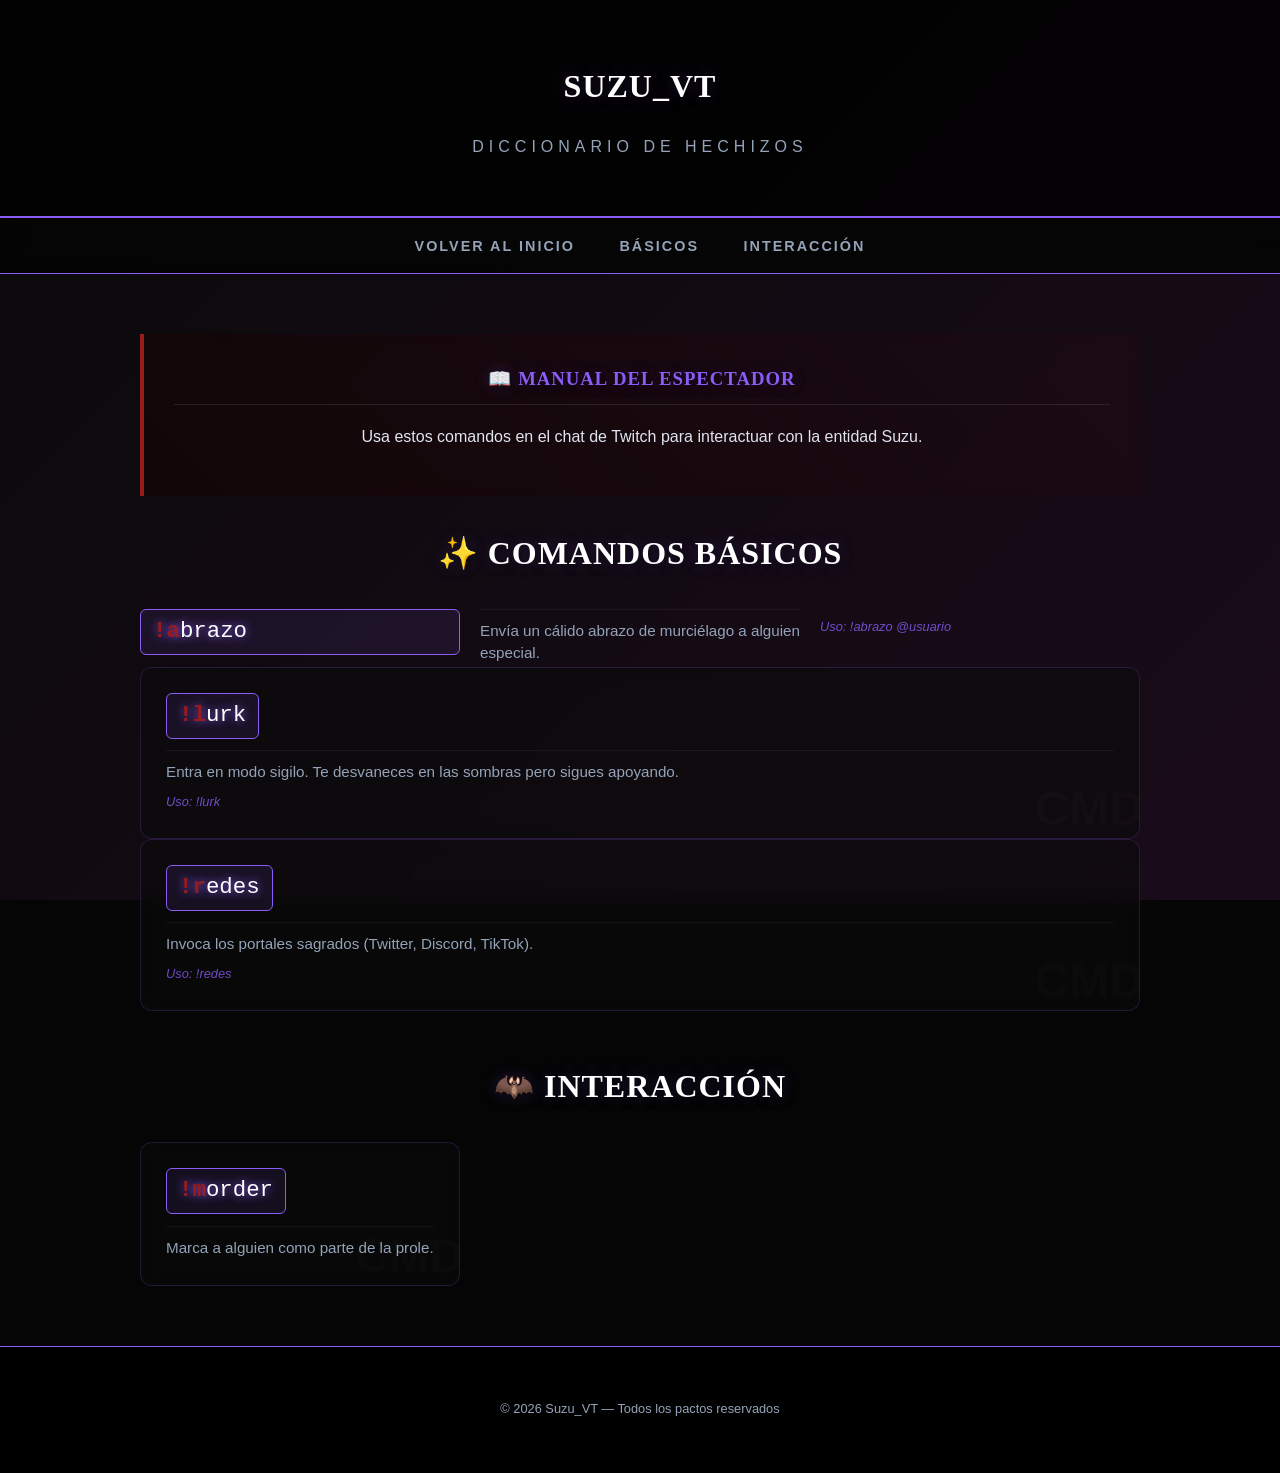
==== comandos/index.html @ e6e5dc91 "a" ====
<!DOCTYPE html>
<html lang="es">
<head>
  <meta charset="UTF-8">
  <meta name="viewport" content="width=device-width, initial-scale=1.0">
  <title>Suzu_VT | Wiki de Comandos</title>
  <link rel="stylesheet" href="../style.css">
</head>
<body>

<header>
  <h1>Suzu_VT</h1>
  <p style="letter-spacing: 5px; color: var(--text-muted);">DICCIONARIO DE HECHIZOS</p>
</header>

<nav>
  <a href="../index.html">VOLVER AL INICIO</a>
  <a href="#basicos">BÁSICOS</a>
  <a href="#interaccion">INTERACCIÓN</a>
</nav>

<main class="section">
  <div class="card card-lore">
    <h3>📖 MANUAL DEL ESPECTADOR</h3>
    <p>Usa estos comandos en el chat de Twitch para interactuar con la entidad Suzu.</p>
  </div>

  <section id="basicos">
    <h3 class="section-title">✨ COMANDOS BÁSICOS</h3>
    <div class="command-grid">
        <span class="command-name">!abrazo</span>
        <p class="command-desc">Envía un cálido abrazo de murciélago a alguien especial.</p>
        <span class="command-usage">Uso: !abrazo @usuario</span>
    </div>

    <div class="command-item highlight-purple">
        <span class="command-name">!lurk</span>
        <p class="command-desc">Entra en modo sigilo. Te desvaneces en las sombras pero sigues apoyando.</p>
        <span class="command-usage">Uso: !lurk</span>
    </div>

    <div class="command-item">
        <span class="command-name">!redes</span>
        <p class="command-desc">Invoca los portales sagrados (Twitter, Discord, TikTok).</p>
        <span class="command-usage">Uso: !redes</span>
    </div>
  </section>

  <section id="interaccion" style="margin-top: 50px;">
    <h3 class="section-title">🦇 INTERACCIÓN</h3>
    <div class="command-grid">
      <div class="command-item highlight-purple">
        <span class="command-name">!morder</span>
        <p class="command-desc">Marca a alguien como parte de la prole.</p>
      </div>
    </div>
  </section>
</main>

<footer>
  <p>© 2026 Suzu_VT — Todos los pactos reservados</p>
</footer>

<button id="btn-back-to-top" title="Volver al inicio">
  <svg viewBox="0 0 24 24" width="24" height="24"><path fill="currentColor" d="M7.41 15.41L12 10.83l4.59 4.58L18 14l-6-6-6 6z"></path></svg>
</button>

<script>
  // Lógica simple para el botón volver arriba
  const btn = document.getElementById("btn-back-to-top");
  window.onscroll = () => {
    btn.style.display = (window.scrollY > 400) ? "flex" : "none";
  };
  btn.onclick = () => window.scrollTo({top: 0, behavior: 'smooth'});
</script>

</body>
</html>
---- style.css ----
/* Paleta de colores y variables */
:root {
  --bg-dark: #050505;
  --bg-gradient: linear-gradient(135deg, #0a0a0a 0%, #1a0b1a 100%);
  --accent-purple: #8b5cf6;
  --accent-crimson: #991b1b;
  --text-main: #e2e8f0;
  --text-muted: #94a3b8;
  --border-glow: rgba(139, 92, 246, 0.3);
}

body {
  margin: 0;
  padding: 0;
  background: var(--bg-dark);
  background-image: var(--bg-gradient);
  background-attachment: fixed;
  color: var(--text-main);
  font-family: 'Segoe UI', Roboto, Helvetica, Arial, sans-serif;
  line-height: 1.6;
}

/* Tipografía elegante para títulos */
h1, h2, h3 {
  font-family: 'Georgia', serif;
  letter-spacing: 1px;
  text-transform: uppercase;
  color: #fff;
  text-shadow: 2px 2px 10px rgba(0, 0, 0, 0.8), 0 0 15px var(--border-glow);
}

/* Header & Navegación */
header {
  padding: 40px 20px;
  text-align: center;
  background: rgba(0, 0, 0, 0.8);
  border-bottom: 2px solid var(--accent-purple);
  box-shadow: 0 5px 20px rgba(0,0,0,0.5);
}

nav {
  position: sticky;
  top: 0;
  background: rgba(5, 5, 5, 0.9);
  backdrop-filter: blur(10px);
  padding: 15px;
  text-align: center;
  z-index: 1000;
  border-bottom: 1px solid var(--accent-purple);
}

nav a {
  color: var(--text-muted);
  margin: 0 20px;
  text-decoration: none;
  font-weight: bold;
  font-size: 0.9em;
  transition: all 0.4s ease;
  letter-spacing: 2px;
}

nav a:hover {
  color: var(--accent-purple);
  text-shadow: 0 0 8px var(--accent-purple);
}

/* Hero Section */
.hero {
  height: 60vh;
  display: flex;
  flex-direction: column;
  justify-content: center;
  align-items: center;
  text-align: center;
  padding: 20px;

  /* CAMBIOS CLAVE AQUÍ: */
  background-image: 
    linear-gradient(to bottom, rgba(0,0,0,0.3), var(--bg-dark)), 
    url('rsc/SuzuView.png'); 
  
  background-size: cover;      /* Obligatorio para que la foto no se estire */
  background-position: center;   /* Centra el rostro/arte de Suzu */
  background-repeat: no-repeat;
}

.hero h2 {
  font-size: 3.5rem;
  margin-bottom: 10px;
  color: var(--accent-purple);
}

/* Tarjetas Estilo Gótico/Cristal */
.section {
  scroll-margin-top: 80px;
  padding: 60px 20px;
  max-width: 1000px;
  margin: auto;
}

.card {
  background: rgba(15, 15, 15, 0.7);
  padding: 30px;
  border-left: 4px solid var(--accent-purple);
  margin-bottom: 30px;
  transition: transform 0.3s ease, box-shadow 0.3s ease;
  backdrop-filter: blur(5px);
  position: relative;
  overflow: hidden;
}

.card::before {
  content: "";
  position: absolute;
  top: 0; left: 0; width: 100%; height: 100%;
  background: linear-gradient(45deg, transparent, rgba(139, 92, 246, 0.05));
  pointer-events: none;
}

.card:hover {
  transform: translateY(-5px);
  box-shadow: 0 10px 30px rgba(0, 0, 0, 0.5), 0 0 15px rgba(139, 92, 246, 0.1);
}

.card h3 {
  margin-top: 0;
  color: var(--accent-purple);
  border-bottom: 1px solid rgba(255,255,255,0.1);
  padding-bottom: 10px;
}

/* Footer */
footer {
  text-align: center;
  padding: 40px;
  background: #000;
  border-top: 1px solid var(--accent-purple);
  font-size: 0.8em;
  color: var(--text-muted);
}

/* --- ESTILOS ESPECÍFICOS POR SECCIÓN --- */

/* 1. LORE: Efecto de archivo bloqueado */
.card-lore {
    border-left: 4px solid var(--accent-crimson);
    text-align: center;
    background: rgba(20, 5, 5, 0.8);
}
.lock-icon { font-size: 3rem; margin-bottom: 10px; filter: drop-shadow(0 0 10px var(--accent-crimson)); }
.scanline {
    width: 100%; height: 2px; background: rgba(153, 27, 27, 0.2);
    position: absolute; animation: scan 4s linear infinite;
}
@keyframes scan { from { top: 0; } to { top: 100%; } }

/* 2. STREAM: Estilo neón y botón */
.card-stream { border-left-color: #9146FF; }
.live-indicator {
    background: #9146FF; color: white; padding: 5px 10px;
    font-size: 0.7em; font-weight: bold; border-radius: 4px;
    display: inline-block; margin-bottom: 15px;
}
.dot { height: 8px; width: 8px; background: white; border-radius: 50%; display: inline-block; animation: blink 1s infinite; }
@keyframes blink { 0%, 100% { opacity: 1; } 50% { opacity: 0; } }

.video-placeholder { width: 100%; border-radius: 10px; overflow: hidden; margin: 15px 0; border: 1px solid #333; }
.btn-action {
    display: block; background: var(--accent-purple); color: white;
    padding: 12px; text-decoration: none; border-radius: 5px; font-weight: bold; transition: 0.3s;
}
.btn-action:hover { box-shadow: 0 0 20px var(--accent-purple); }

/* 3. GALERÍA: Grid de imágenes */
.gallery-grid {
    display: grid; grid-template-columns: repeat(auto-fit, minmax(200px, 1fr));
    gap: 15px; margin-top: 20px;
}
.gallery-item img {
    width: 100%; height: 200px; object-fit: cover;
    border-radius: 8px; border: 1px solid var(--border-glow);
    transition: 0.5s; filter: grayscale(50%);
}
.gallery-item img:hover { filter: grayscale(0%); transform: scale(1.05); }

/* 4. CONTACTO: Botones sociales */
.social-links { display: flex; flex-wrap: wrap; gap: 10px; margin-top: 20px; }
.social-btn {
    flex: 1; min-width: 120px; padding: 10px; text-align: center;
    border: 1px solid var(--accent-purple); color: white; text-decoration: none; border-radius: 5px;
}
.social-btn:hover { background: var(--accent-purple); color: black; }

/* 5. FAQ: Estilo acordeón */
details { background: rgba(255,255,255,0.05); padding: 10px; border-radius: 5px; margin-bottom: 10px; }
summary { font-weight: bold; cursor: pointer; color: var(--accent-purple); }

/* TITULO SECCIÓN */
.section-title { text-align: center; margin-bottom: 30px; font-size: 2rem; }

/* Estado por defecto (Gris/Apagado) */
.live-indicator.offline {
    background: #333;
    opacity: 0.6;
}
.live-indicator.offline .dot {
    background: #666;
    animation: none; /* Sin parpadeo si está apagado */
}

/* Estado Online (Morado/Rojo parpadeante) */
.live-indicator.online {
    background: #9146FF;
    box-shadow: 0 0 15px #9146FF;
    opacity: 1;
}
.live-indicator.online .dot {
    background: #ff0000;
    animation: blink 1s infinite;
}

html {
  scroll-behavior: smooth;
}

#btn-back-to-top {
  display: none; /* Oculto por defecto */
  position: fixed;
  bottom: 30px;
  right: 30px;
  z-index: 1001;
  width: 50px;
  height: 50px;
  background: rgba(139, 92, 246, 0.2); /* Morado suave transparente */
  color: var(--accent-purple);
  border: 2px solid var(--accent-purple);
  border-radius: 50%; /* Esto lo hace círculo */
  cursor: pointer;
  transition: all 0.3s ease;
  backdrop-filter: blur(5px);
  box-shadow: 0 0 15px rgba(0, 0, 0, 0.5);
  
  /* Centrar la flecha dentro */
  display: flex;
  align-items: center;
  justify-content: center;
}

#btn-back-to-top:hover {
  background: var(--accent-purple);
  color: white;
  transform: translateY(-5px); /* Pequeño salto al pasar el mouse */
  box-shadow: 0 0 20px var(--accent-purple);
}

/* Animación de aparición */
@keyframes fadeIn {
  from { opacity: 0; transform: scale(0); }
  to { opacity: 1; transform: scale(1); }
}

/* --- FORMATO AVANZADO DE COMANDOS --- */

.command-grid {
  display: grid;
  grid-template-columns: repeat(auto-fill, minmax(300px, 1fr));
  gap: 20px;
  margin-top: 30px;
}

.command-item {
  background: rgba(10, 10, 10, 0.6);
  border: 1px solid rgba(139, 92, 246, 0.2); /* Borde morado sutil */
  border-radius: 12px;
  padding: 25px;
  position: relative;
  transition: all 0.4s cubic-bezier(0.175, 0.885, 0.32, 1.275);
  overflow: hidden;
  backdrop-filter: blur(10px);
}

/* Efecto Glow al pasar el mouse */
.command-item:hover {
  transform: translateY(-8px);
  border-color: var(--accent-purple);
  box-shadow: 0 10px 20px rgba(0, 0, 0, 0.6), 0 0 15px rgba(139, 92, 246, 0.2);
  background: rgba(20, 10, 30, 0.8);
}

/* El nombre del comando (!comando) */
.command-name {
  display: inline-block;
  font-family: 'Consolas', 'Monaco', monospace;
  font-size: 1.4rem;
  color: #fff;
  margin-bottom: 12px;
  padding: 4px 12px;
  background: rgba(139, 92, 246, 0.1);
  border-radius: 6px;
  border: 1px solid var(--accent-purple);
  text-shadow: 0 0 10px var(--accent-purple);
}

/* El prefijo "!" con un color diferente */
.command-name::first-letter {
  color: var(--accent-crimson);
  font-weight: bold;
}

/* Descripción del comando */
.command-desc {
  font-size: 0.95rem;
  color: var(--text-muted);
  line-height: 1.5;
  margin: 0;
  border-top: 1px solid rgba(255, 255, 255, 0.05);
  padding-top: 10px;
}

/* Etiqueta de "Uso" o parámetros [usuario] */
.command-usage {
  font-style: italic;
  font-size: 0.8rem;
  color: var(--accent-purple);
  opacity: 0.8;
  margin-top: 8px;
  display: block;
}

/* Decoración visual: El número de comando en el fondo */
.command-item::after {
  content: "CMD";
  position: absolute;
  bottom: -10px;
  right: -5px;
  font-size: 3rem;
  font-weight: 900;
  color: rgba(255, 255, 255, 0.02);
  pointer-events: none;
}
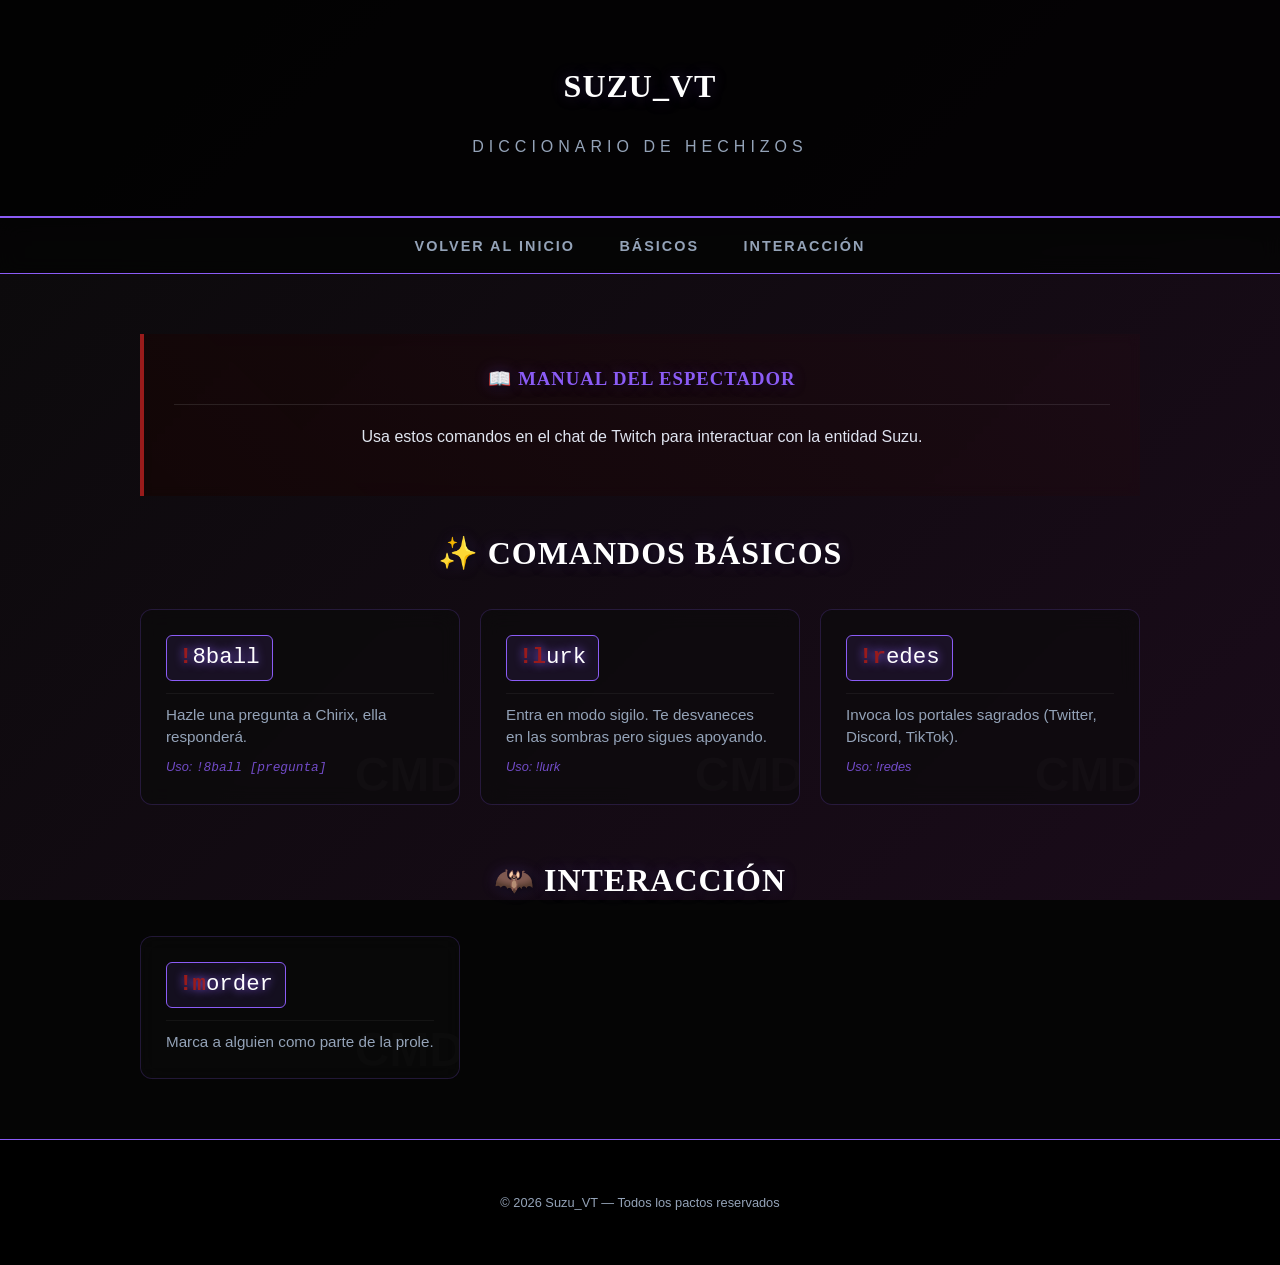
==== commit bbea28a6: "codigo" ====
--- a/comandos/index.html
+++ b/comandos/index.html
@@ -28,9 +28,11 @@
   <section id="basicos">
     <h3 class="section-title">✨ COMANDOS BÁSICOS</h3>
     <div class="command-grid">
-        <span class="command-name">!abrazo</span>
-        <p class="command-desc">Envía un cálido abrazo de murciélago a alguien especial.</p>
-        <span class="command-usage">Uso: !abrazo @usuario</span>
+
+    <div class="command-item">
+        <span class="command-name"><span class="prefix">!</span>8ball</span>
+        <p class="command-desc">Hazle una pregunta a Chirix, ella responderá.</p>
+        <span class="command-usage">Uso: <code>!8ball [pregunta]</code></span>
     </div>
 
     <div class="command-item highlight-purple">
@@ -43,6 +45,7 @@
         <span class="command-name">!redes</span>
         <p class="command-desc">Invoca los portales sagrados (Twitter, Discord, TikTok).</p>
         <span class="command-usage">Uso: !redes</span>
+    </div>
     </div>
   </section>
 
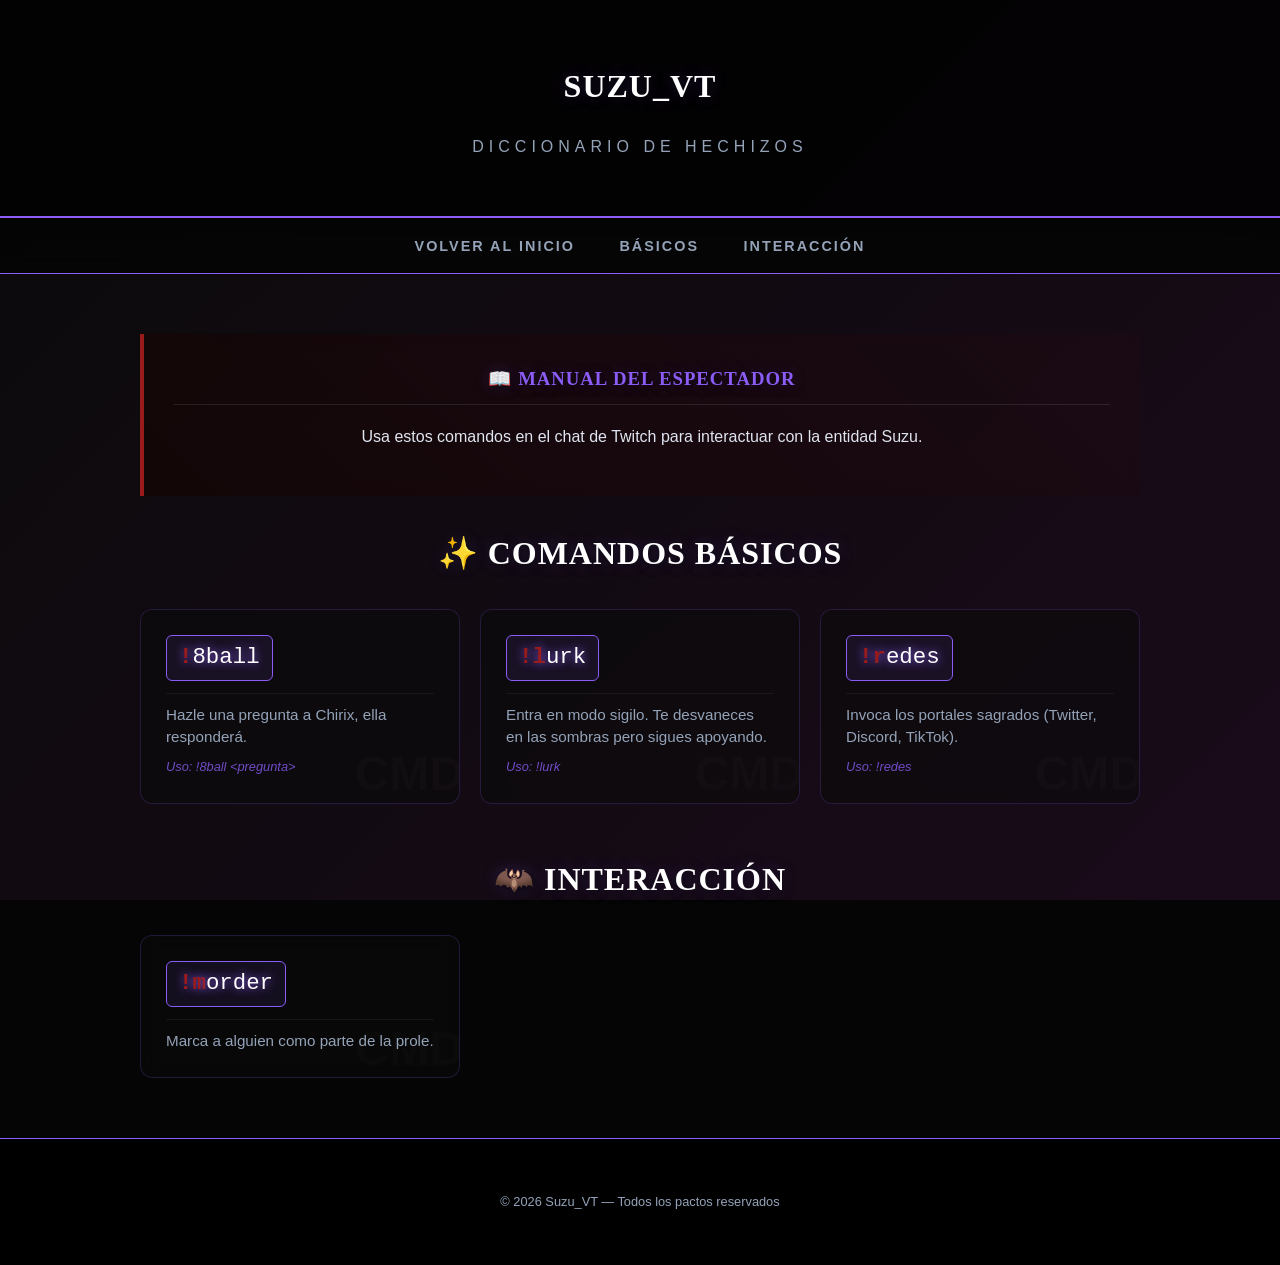
==== commit 730fca0f: "</>" ====
--- a/comandos/index.html
+++ b/comandos/index.html
@@ -32,7 +32,7 @@
     <div class="command-item">
         <span class="command-name"><span class="prefix">!</span>8ball</span>
         <p class="command-desc">Hazle una pregunta a Chirix, ella responderá.</p>
-        <span class="command-usage">Uso: <code>!8ball [pregunta]</code></span>
+        <span class="command-usage">Uso: !8ball &ltpregunta&gt</span>
     </div>
 
     <div class="command-item highlight-purple">
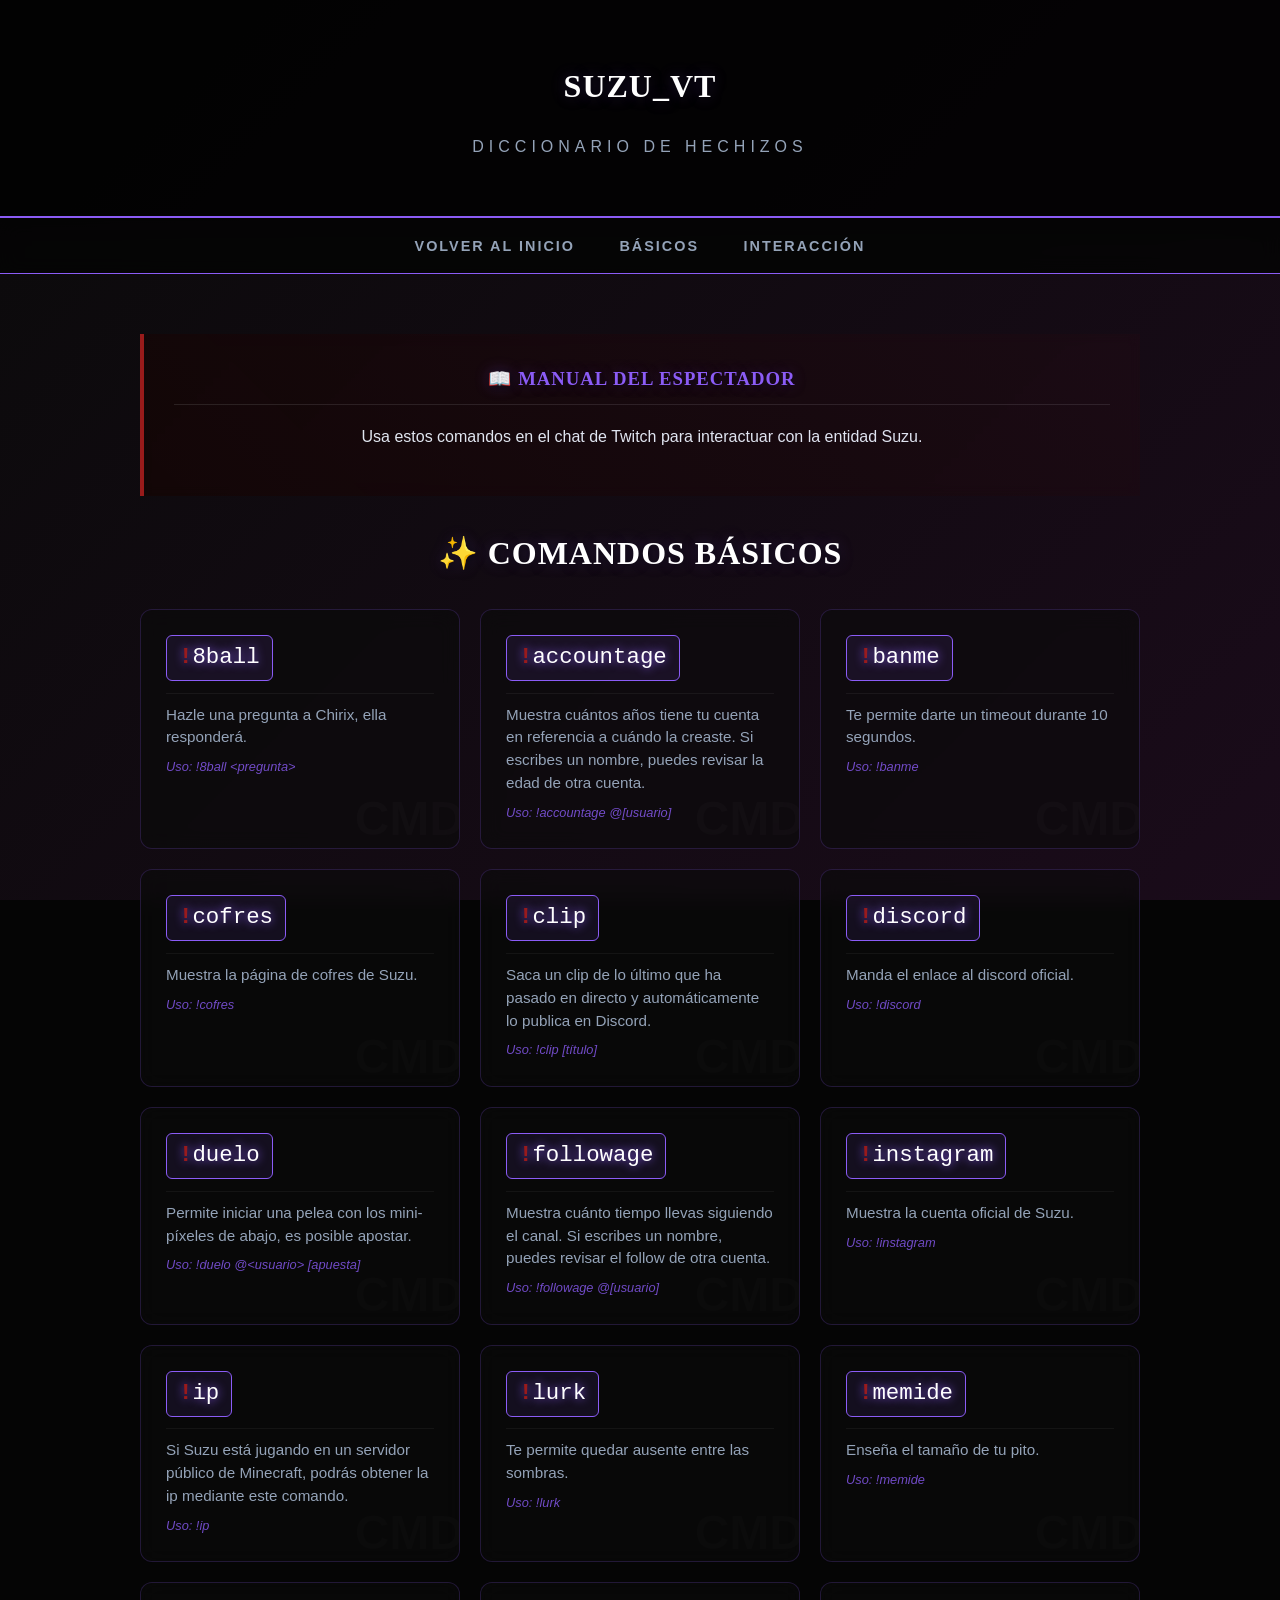
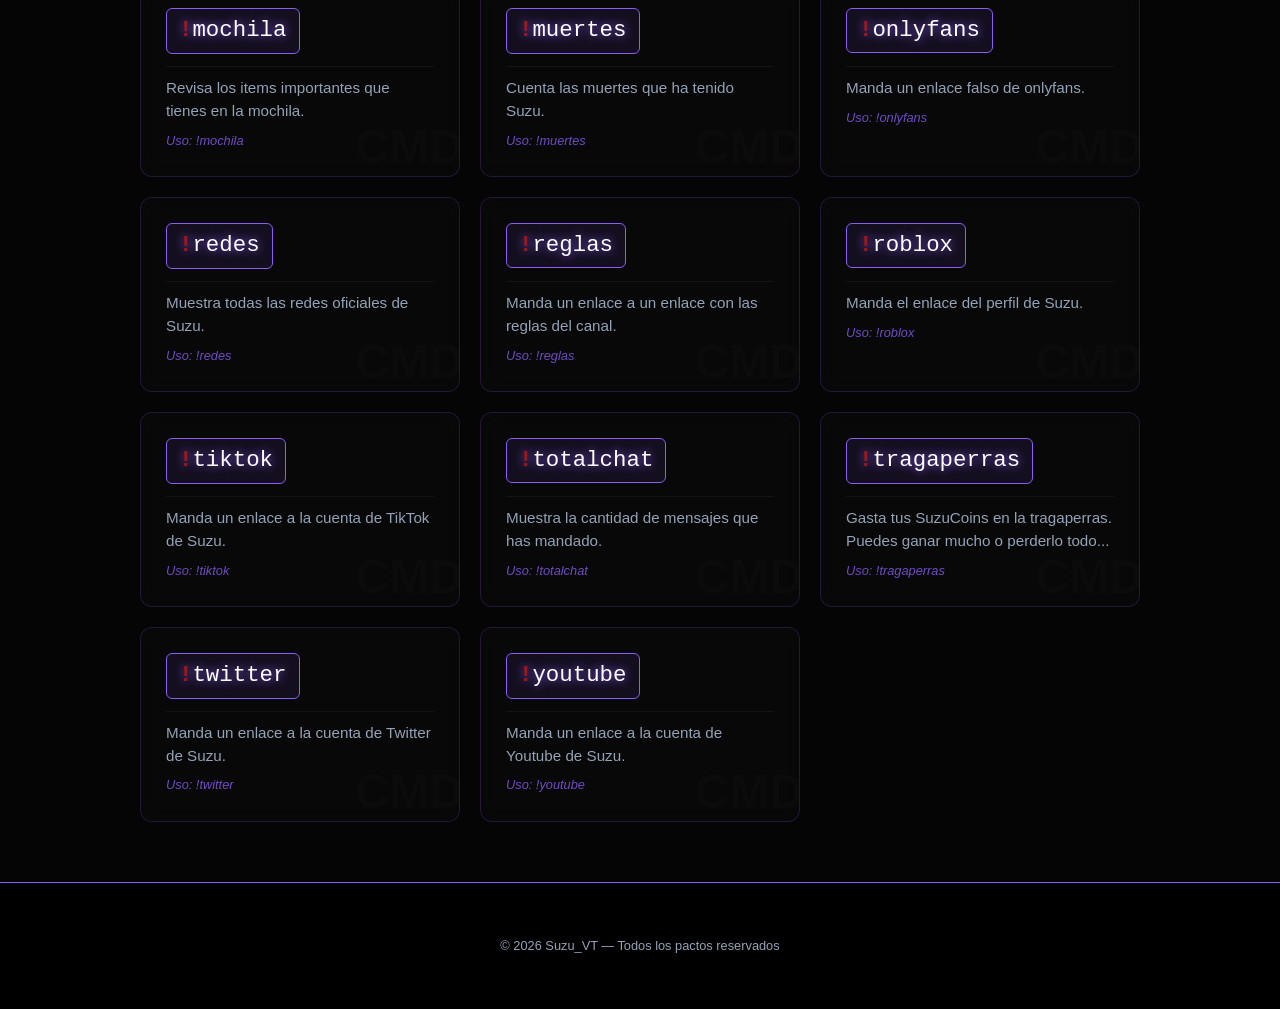
==== commit d7632027: "mas comandos" ====
--- a/comandos/index.html
+++ b/comandos/index.html
@@ -35,29 +35,137 @@
         <span class="command-usage">Uso: !8ball &ltpregunta&gt</span>
     </div>
 
-    <div class="command-item highlight-purple">
-        <span class="command-name">!lurk</span>
-        <p class="command-desc">Entra en modo sigilo. Te desvaneces en las sombras pero sigues apoyando.</p>
+    <div class="command-item">
+        <span class="command-name"><span class="prefix">!</span>accountage</span>
+        <p class="command-desc">Muestra cuántos años tiene tu cuenta en referencia a cuándo la creaste. Si escribes un nombre, puedes revisar la edad de otra cuenta.</p>
+        <span class="command-usage">Uso: !accountage @[usuario]</span>
+    </div>
+
+    <div class="command-item">
+        <span class="command-name"><span class="prefix">!</span>banme</span>
+        <p class="command-desc">	Te permite darte un timeout durante 10 segundos.</p>
+        <span class="command-usage">Uso: !banme</span>
+    </div>
+
+    <div class="command-item">
+        <span class="command-name"><span class="prefix">!</span>cofres</span>
+        <p class="command-desc">Muestra la página de cofres de Suzu.</p>
+        <span class="command-usage">Uso: !cofres</span>
+    </div>
+
+    <div class="command-item">
+        <span class="command-name"><span class="prefix">!</span>clip</span>
+        <p class="command-desc">Saca un clip de lo último que ha pasado en directo y automáticamente lo publica en Discord.</p>
+        <span class="command-usage">Uso: !clip [título]</span>
+    </div>
+
+    <div class="command-item">
+        <span class="command-name"><span class="prefix">!</span>discord</span>
+        <p class="command-desc">Manda el enlace al discord oficial.</p>
+        <span class="command-usage">Uso: !discord</span>
+    </div>
+
+    <div class="command-item">
+        <span class="command-name"><span class="prefix">!</span>duelo</span>
+        <p class="command-desc">Permite iniciar una pelea con los mini-píxeles de abajo, es posible apostar.</p>
+        <span class="command-usage">Uso: !duelo @&ltusuario&gt [apuesta]</span>
+    </div>
+
+    <div class="command-item">
+        <span class="command-name"><span class="prefix">!</span>followage</span>
+        <p class="command-desc">Muestra cuánto tiempo llevas siguiendo el canal. Si escribes un nombre, puedes revisar el follow de otra cuenta.</p>
+        <span class="command-usage">Uso: !followage @[usuario]</span>
+    </div>
+
+    <div class="command-item">
+        <span class="command-name"><span class="prefix">!</span>instagram</span>
+        <p class="command-desc">Muestra la cuenta oficial de Suzu.</p>
+        <span class="command-usage">Uso: !instagram</span>
+    </div>
+
+    <div class="command-item">
+        <span class="command-name"><span class="prefix">!</span>ip</span>
+        <p class="command-desc">Si Suzu está jugando en un servidor público de Minecraft, podrás obtener la ip mediante este comando.</p>
+        <span class="command-usage">Uso: !ip</span>
+    </div>
+
+    <div class="command-item">
+        <span class="command-name"><span class="prefix">!</span>lurk</span>
+        <p class="command-desc">Te permite quedar ausente entre las sombras.</p>
         <span class="command-usage">Uso: !lurk</span>
     </div>
 
     <div class="command-item">
-        <span class="command-name">!redes</span>
-        <p class="command-desc">Invoca los portales sagrados (Twitter, Discord, TikTok).</p>
+        <span class="command-name"><span class="prefix">!</span>memide</span>
+        <p class="command-desc">Enseña el tamaño de tu pito.</p>
+        <span class="command-usage">Uso: !memide</span>
+    </div>
+
+    <div class="command-item">
+        <span class="command-name"><span class="prefix">!</span>mochila</span>
+        <p class="command-desc">Revisa los items importantes que tienes en la mochila.</p>
+        <span class="command-usage">Uso: !mochila</span>
+    </div>
+
+    <div class="command-item">
+        <span class="command-name"><span class="prefix">!</span>muertes</span>
+        <p class="command-desc">Cuenta las muertes que ha tenido Suzu.</p>
+        <span class="command-usage">Uso: !muertes</span>
+    </div>
+
+    <div class="command-item">
+        <span class="command-name"><span class="prefix">!</span>onlyfans</span>
+        <p class="command-desc">Manda un enlace falso de onlyfans.</p>
+        <span class="command-usage">Uso: !onlyfans</span>
+    </div>
+
+    <div class="command-item">
+        <span class="command-name"><span class="prefix">!</span>redes</span>
+        <p class="command-desc">Muestra todas las redes oficiales de Suzu.</p>
         <span class="command-usage">Uso: !redes</span>
     </div>
+
+    <div class="command-item">
+        <span class="command-name"><span class="prefix">!</span>reglas</span>
+        <p class="command-desc">Manda un enlace a un enlace con las reglas del canal.</p>
+        <span class="command-usage">Uso: !reglas</span>
     </div>
-  </section>
 
-  <section id="interaccion" style="margin-top: 50px;">
-    <h3 class="section-title">🦇 INTERACCIÓN</h3>
-    <div class="command-grid">
-      <div class="command-item highlight-purple">
-        <span class="command-name">!morder</span>
-        <p class="command-desc">Marca a alguien como parte de la prole.</p>
-      </div>
+    <div class="command-item">
+        <span class="command-name"><span class="prefix">!</span>roblox</span>
+        <p class="command-desc">Manda el enlace del perfil de Suzu.</p>
+        <span class="command-usage">Uso: !roblox</span>
     </div>
-  </section>
+
+    <div class="command-item">
+        <span class="command-name"><span class="prefix">!</span>tiktok</span>
+        <p class="command-desc">Manda un enlace a la cuenta de TikTok de Suzu.</p>
+        <span class="command-usage">Uso: !tiktok</span>
+    </div>
+
+    <div class="command-item">
+        <span class="command-name"><span class="prefix">!</span>totalchat</span>
+        <p class="command-desc">Muestra la cantidad de mensajes que has mandado.</p>
+        <span class="command-usage">Uso: !totalchat</span>
+    </div>
+
+    <div class="command-item">
+        <span class="command-name"><span class="prefix">!</span>tragaperras</span>
+        <p class="command-desc">Gasta tus SuzuCoins en la tragaperras. Puedes ganar mucho o perderlo todo...</p>
+        <span class="command-usage">Uso: !tragaperras</span>
+    </div>
+
+    <div class="command-item">
+        <span class="command-name"><span class="prefix">!</span>twitter</span>
+        <p class="command-desc">Manda un enlace a la cuenta de Twitter de Suzu.</p>
+        <span class="command-usage">Uso: !twitter</span>
+    </div>
+
+    <div class="command-item">
+        <span class="command-name"><span class="prefix">!</span>youtube</span>
+        <p class="command-desc">Manda un enlace a la cuenta de Youtube de Suzu.</p>
+        <span class="command-usage">Uso: !youtube</span>
+    </div>
 </main>
 
 <footer>
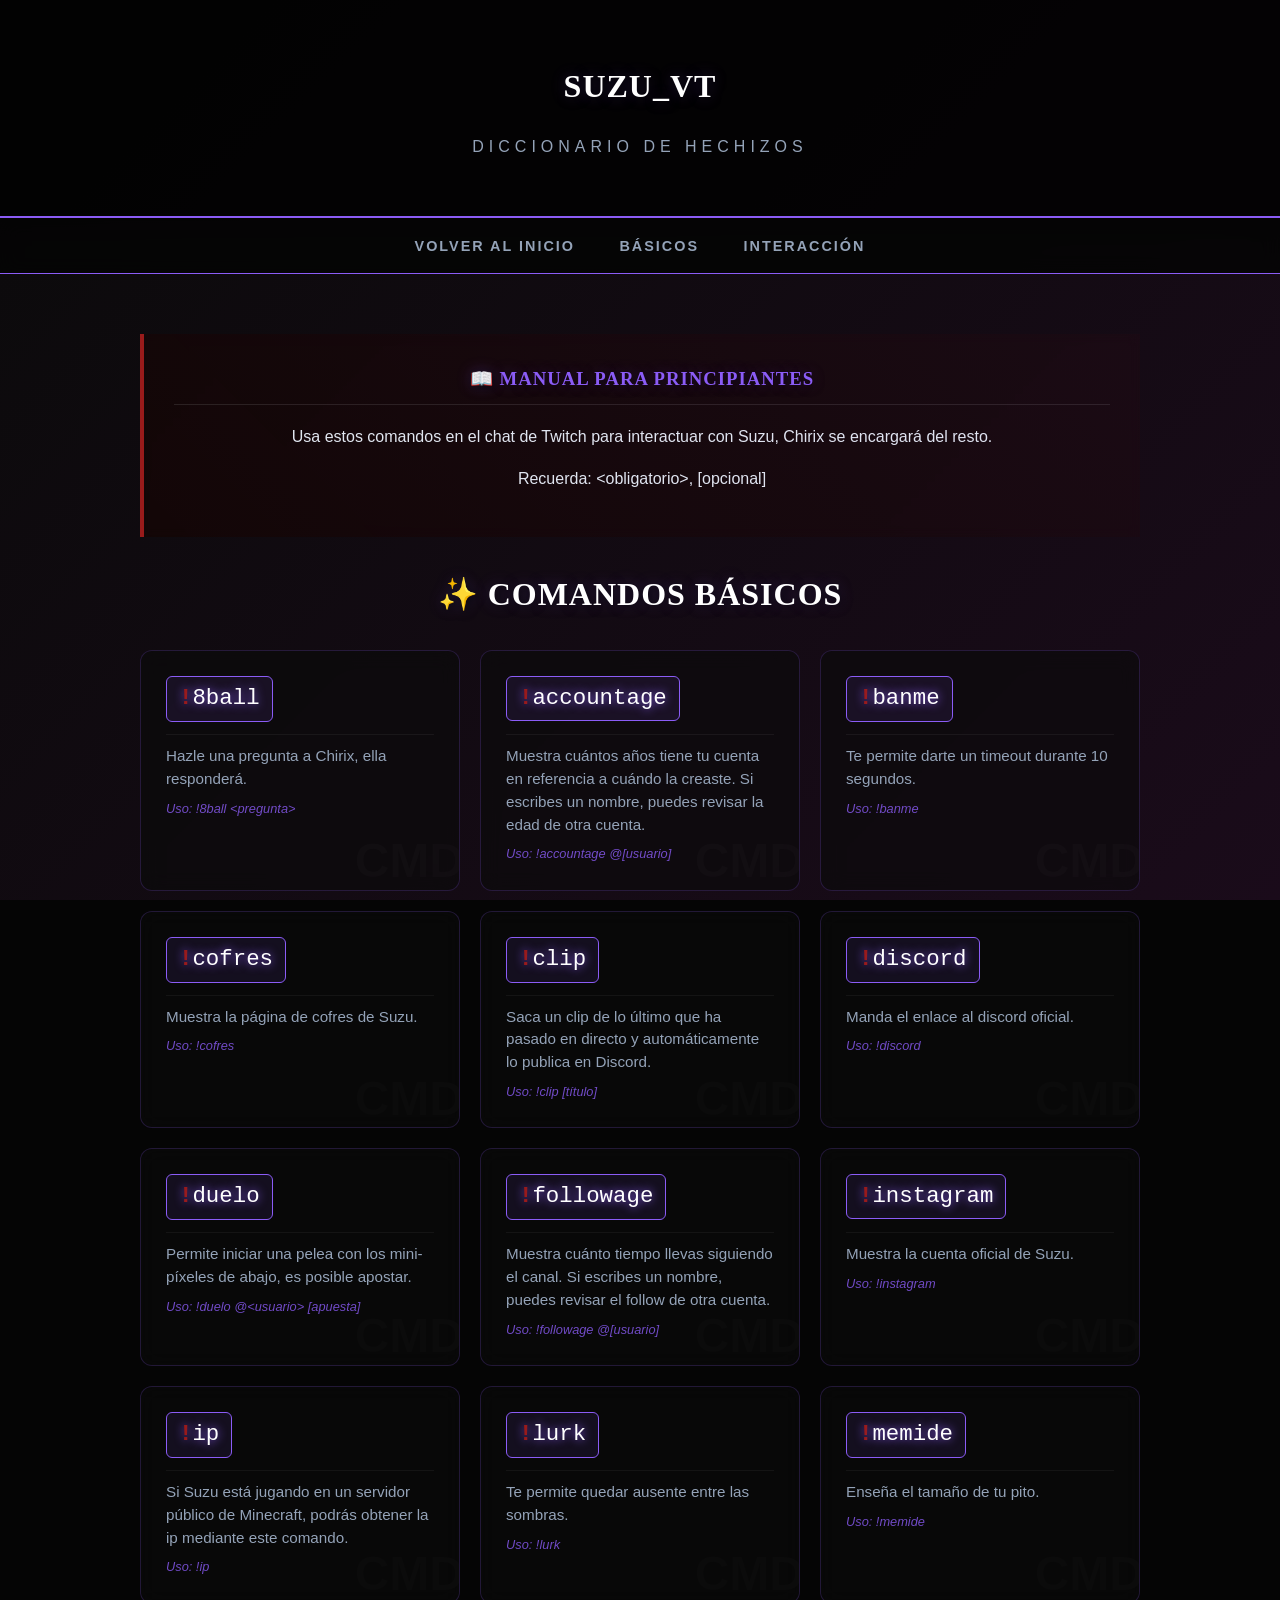
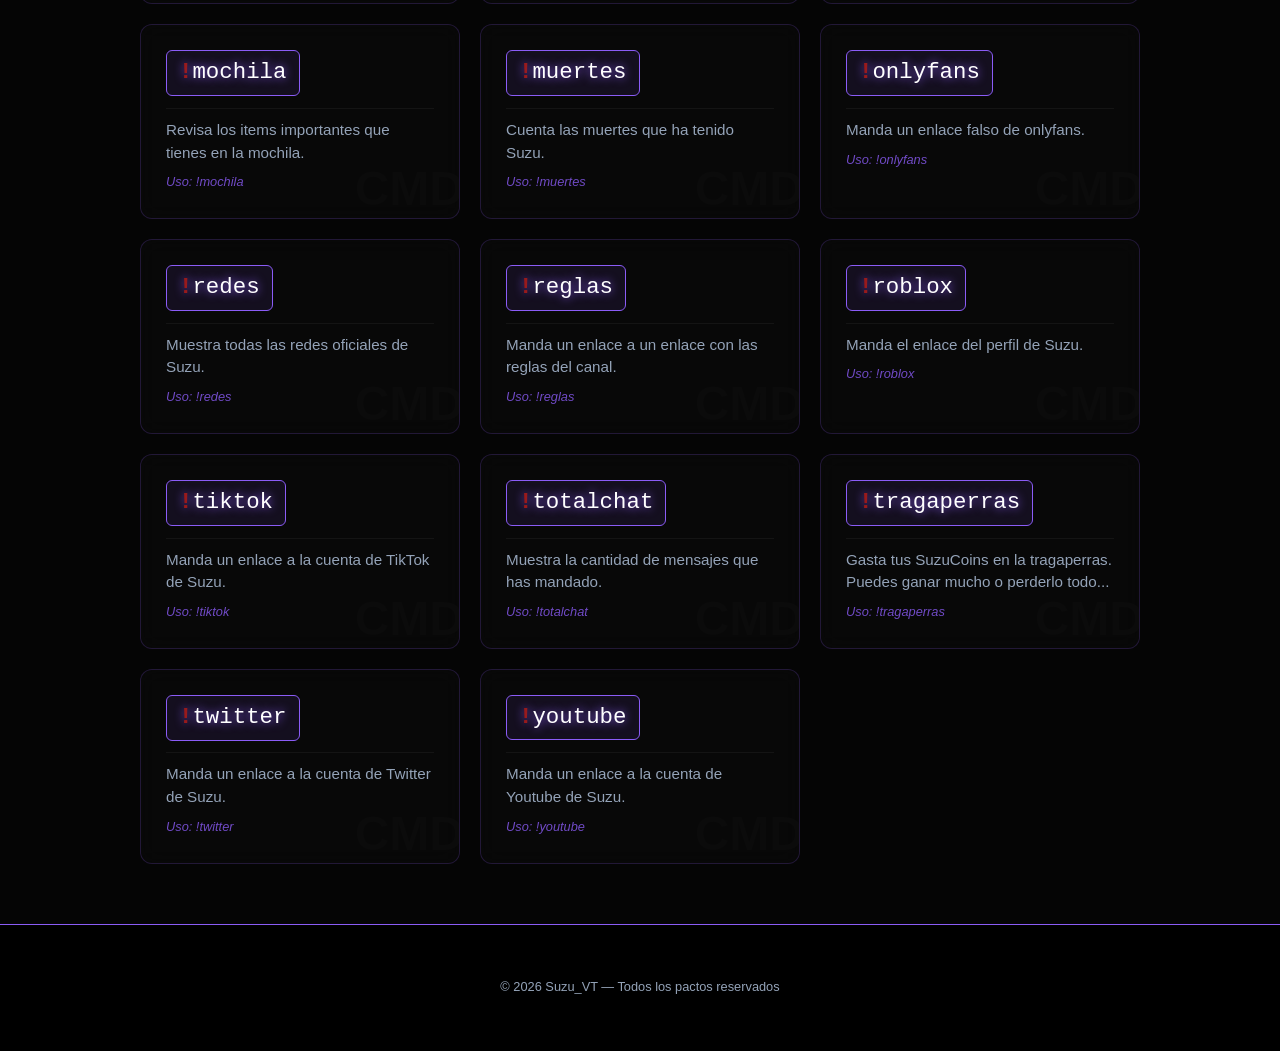
==== commit 5d2433c6: "a" ====
--- a/comandos/index.html
+++ b/comandos/index.html
@@ -21,8 +21,9 @@
 
 <main class="section">
   <div class="card card-lore">
-    <h3>📖 MANUAL DEL ESPECTADOR</h3>
-    <p>Usa estos comandos en el chat de Twitch para interactuar con la entidad Suzu.</p>
+    <h3>📖 MANUAL PARA PRINCIPIANTES</h3>
+    <p>Usa estos comandos en el chat de Twitch para interactuar con Suzu, Chirix se encargará del resto.</p>
+    <p>Recuerda: &ltobligatorio&gt, [opcional]</p>
   </div>
 
   <section id="basicos">
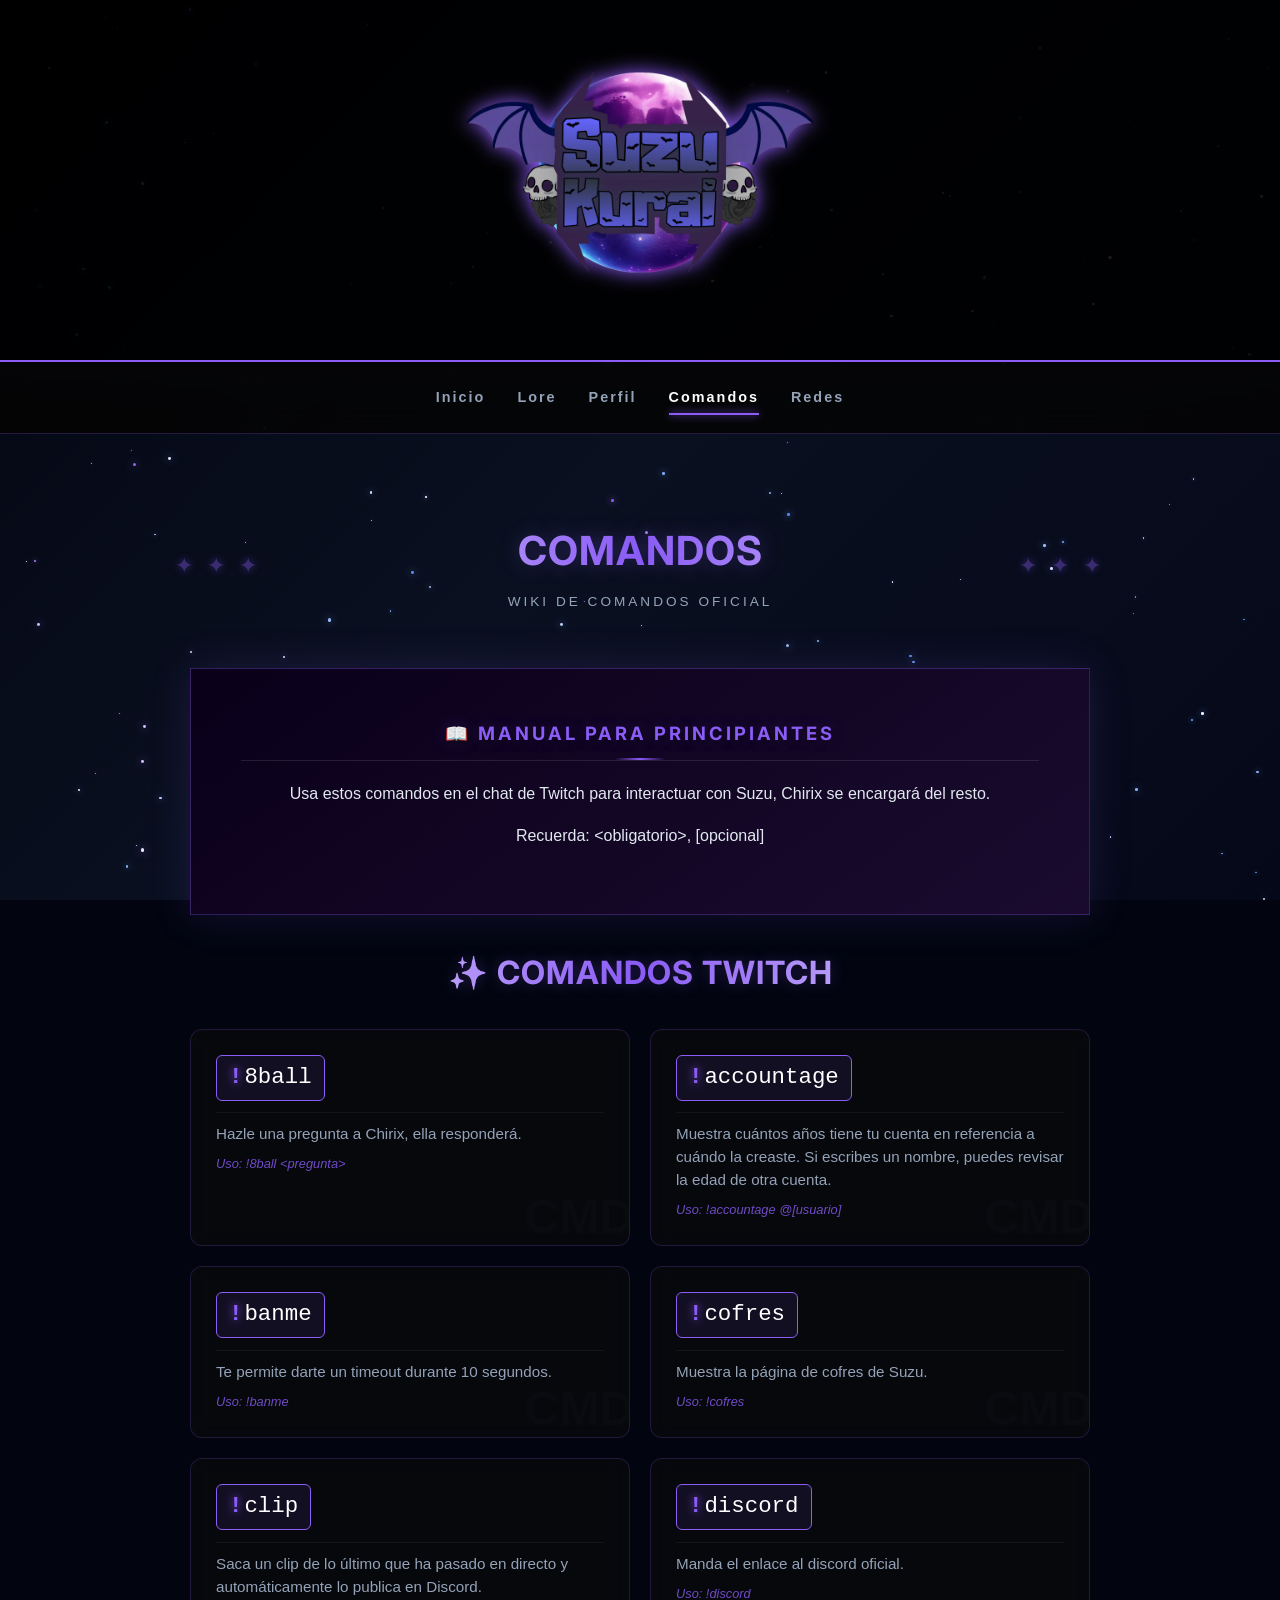
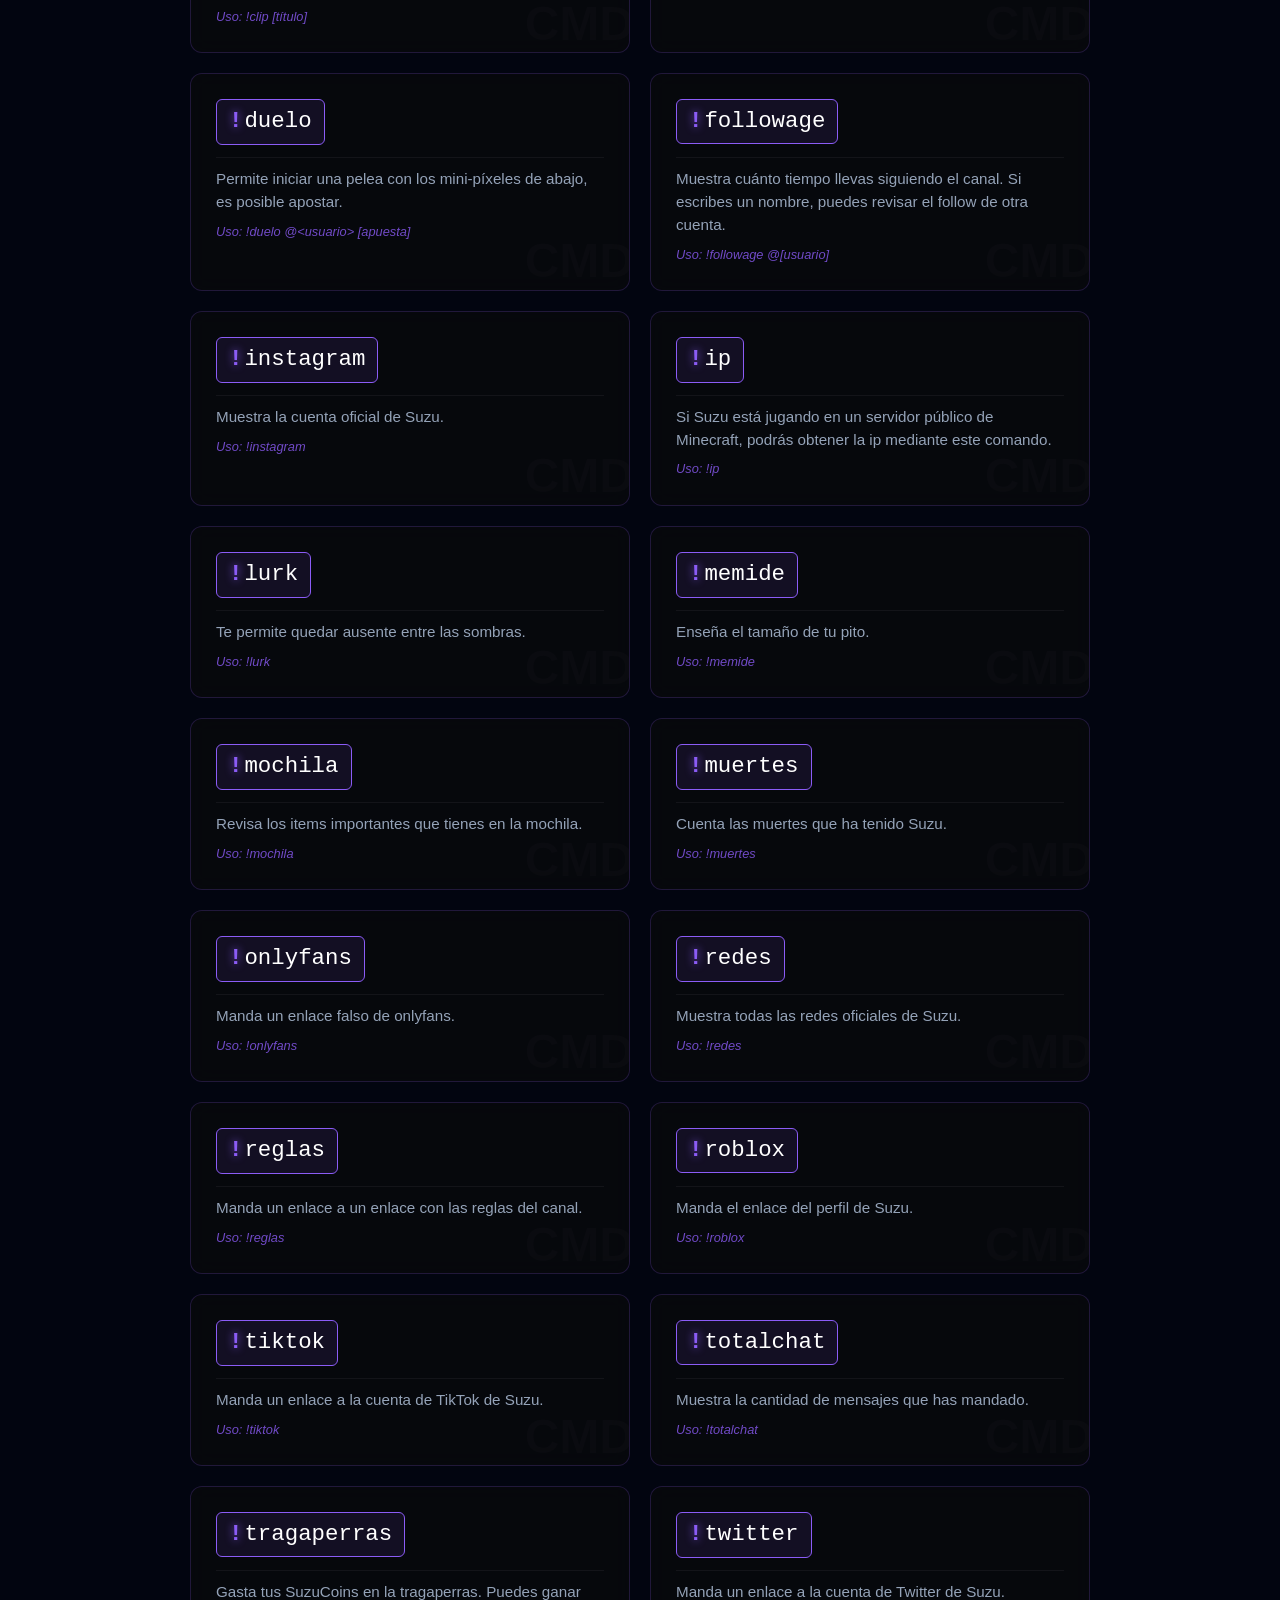
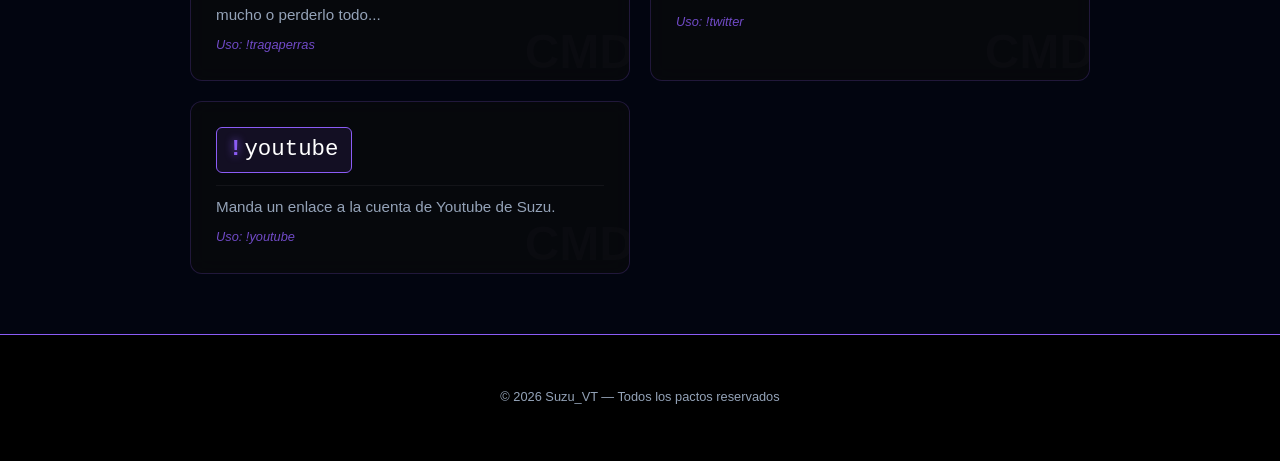
==== commit b9091e28: "refactor(ui): rediseño visual integral y actualización de navegación Se ha realizado una reestructur" ====
--- a/comandos/index.html
+++ b/comandos/index.html
@@ -3,31 +3,45 @@
 <head>
   <meta charset="UTF-8">
   <meta name="viewport" content="width=device-width, initial-scale=1.0">
-  <title>Suzu_VT | Wiki de Comandos</title>
+  <title>🦇 Suzu Kurai 🌙 | Wiki de comandos</title>
   <link rel="stylesheet" href="../style.css">
+  <link rel="icon" type="image/png" href="/rsc/favicon.png">
+  <link href="https://fonts.googleapis.com/css2?family=Inter:wght@300;400;600;700&display=swap" rel="stylesheet">
 </head>
 <body>
 
 <header>
-  <h1>Suzu_VT</h1>
-  <p style="letter-spacing: 5px; color: var(--text-muted);">DICCIONARIO DE HECHIZOS</p>
+  <div id="header-particles"></div>
+  <div class="header-content">
+    <img src="../rsc/Suzu Kurai Logo.png" alt="Suzu Kurai Logo" class="header-logo">
+  </div>
 </header>
 
-<nav>
-  <a href="../index.html">VOLVER AL INICIO</a>
-  <a href="#basicos">BÁSICOS</a>
-  <a href="#interaccion">INTERACCIÓN</a>
-</nav>
-
-<main class="section">
-  <div class="card card-lore">
-    <h3>📖 MANUAL PARA PRINCIPIANTES</h3>
-    <p>Usa estos comandos en el chat de Twitch para interactuar con Suzu, Chirix se encargará del resto.</p>
-    <p>Recuerda: &ltobligatorio&gt, [opcional]</p>
-  </div>
+    <nav class="topnav">
+        <a href="/" class="topnav-link">Inicio</a>
+        <a href="/lore" class="topnav-link">Lore</a>
+        <a href="/perfil" class="topnav-link">Perfil</a>
+        <a href="/comandos" class="topnav-link active">Comandos</a>
+        <a href="/redes" class="topnav-link">Redes</a>
+    </nav>
+
+    <main class="section">
+        <!-- Decorative Page Hero -->
+        <div class="page-hero">
+            <div class="page-ornament left">✦ ✦ ✦</div>
+            <h1 class="page-title">Comandos</h1>
+            <div class="page-subtitle">Wiki de comandos oficial</div>
+            <div class="page-ornament right">✦ ✦ ✦</div>
+        </div>
+
+        <div class="card card-lore general-card">
+            <h3>📖 MANUAL PARA PRINCIPIANTES</h3>
+            <p>Usa estos comandos en el chat de Twitch para interactuar con Suzu, Chirix se encargará del resto.</p>
+            <p>Recuerda: &ltobligatorio&gt, [opcional]</p>
+        </div>
 
   <section id="basicos">
-    <h3 class="section-title">✨ COMANDOS BÁSICOS</h3>
+    <h3 class="section-title">✨ COMANDOS TWITCH</h3>
     <div class="command-grid">
 
     <div class="command-item">
@@ -168,6 +182,23 @@
         <span class="command-usage">Uso: !youtube</span>
     </div>
 </main>
+
+    <script>
+        function createParticles() {
+            const container = document.getElementById("header-particles");
+            for (let i = 0; i < 40; i++) {
+                const p = document.createElement("div");
+                p.classList.add("particle");
+                p.style.left = Math.random() * 100 + "%";
+                p.style.top = Math.random() * 100 + "%";
+                const size = Math.random() * 3 + 1 + "px";
+                p.style.width = size; p.style.height = size;
+                p.style.animationDuration = Math.random() * 10 + 5 + "s";
+                container.appendChild(p);
+            }
+        }
+        createParticles();
+    </script>
 
 <footer>
   <p>© 2026 Suzu_VT — Todos los pactos reservados</p>
@@ -186,5 +217,47 @@
   btn.onclick = () => window.scrollTo({top: 0, behavior: 'smooth'});
 </script>
 
+<script>
+  // Copiar el comando al portapapeles al pulsar en la tarjeta
+  const toast = document.createElement("div");
+  toast.className = "copy-toast";
+  toast.textContent = "✅ Comando copiado";
+  document.body.appendChild(toast);
+
+  let toastTimer;
+  function showToast() {
+    toast.classList.add("show");
+    clearTimeout(toastTimer);
+    toastTimer = setTimeout(() => toast.classList.remove("show"), 1800);
+  }
+
+  function copyText(text) {
+    if (navigator.clipboard && navigator.clipboard.writeText) {
+      navigator.clipboard.writeText(text).then(showToast).catch(fallbackCopy);
+    } else {
+      fallbackCopy();
+    }
+    function fallbackCopy() {
+      const ta = document.createElement("textarea");
+      ta.value = text;
+      ta.style.position = "fixed";
+      ta.style.opacity = "0";
+      document.body.appendChild(ta);
+      ta.select();
+      try { document.execCommand("copy"); showToast(); } catch (e) {}
+      document.body.removeChild(ta);
+    }
+  }
+
+  document.querySelectorAll(".command-item").forEach(item => {
+    item.addEventListener("click", () => {
+      const name = item.querySelector(".command-name");
+      if (name) copyText(name.textContent.trim());
+    });
+  });
+  </script>
+
+  <script src="/js/starfield.js"></script>
+
 </body>
 </html>
--- a/style.css
+++ b/style.css
@@ -1,7 +1,7 @@
 /* Paleta de colores y variables */
 :root {
-  --bg-dark: #050505;
-  --bg-gradient: linear-gradient(135deg, #0a0a0a 0%, #1a0b1a 100%);
+  --bg-dark: #020510;
+  --bg-gradient: linear-gradient(135deg, #020510 0%, #0a1020 50%, #050818 100%);
   --accent-purple: #8b5cf6;
   --accent-crimson: #991b1b;
   --text-main: #e2e8f0;
@@ -9,18 +9,38 @@
   --border-glow: rgba(139, 92, 246, 0.3);
 }
 
-body {
-  margin: 0;
-  padding: 0;
-  background: var(--bg-dark);
-  background-image: var(--bg-gradient);
-  background-attachment: fixed;
-  color: var(--text-main);
-  font-family: 'Segoe UI', Roboto, Helvetica, Arial, sans-serif;
-  line-height: 1.6;
-}
-
-/* Tipografía elegante para títulos */
+body {
+  margin: 0;
+  padding: 0;
+  background: var(--bg-dark);
+  background-image: var(--bg-gradient);
+  background-attachment: fixed;
+  color: var(--text-main);
+  font-family: 'Segoe UI', Roboto, Helvetica, Arial, sans-serif;
+  line-height: 1.6;
+  overflow-x: hidden;
+}
+
+#starfield {
+  position: fixed;
+  inset: 0;
+  pointer-events: none;
+  z-index: 0;
+  overflow: hidden;
+}
+
+.star {
+  position: absolute;
+  border-radius: 50%;
+  animation: twinkle ease-in-out infinite;
+}
+
+@keyframes twinkle {
+  0%, 100% { opacity: 0.25; transform: scale(0.8); }
+  50% { opacity: 1; transform: scale(1.2); }
+}
+
+/* TipografÃ­a elegante para tÃ­tulos */
 h1, h2, h3 {
   font-family: 'Georgia', serif;
   letter-spacing: 1px;
@@ -29,39 +49,153 @@
   text-shadow: 2px 2px 10px rgba(0, 0, 0, 0.8), 0 0 15px var(--border-glow);
 }
 
-/* Header & Navegación */
-header {
-  padding: 40px 20px;
-  text-align: center;
-  background: rgba(0, 0, 0, 0.8);
-  border-bottom: 2px solid var(--accent-purple);
-  box-shadow: 0 5px 20px rgba(0,0,0,0.5);
-}
-
-nav {
-  position: sticky;
-  top: 0;
-  background: rgba(5, 5, 5, 0.9);
-  backdrop-filter: blur(10px);
-  padding: 15px;
-  text-align: center;
-  z-index: 1000;
-  border-bottom: 1px solid var(--accent-purple);
-}
-
-nav a {
+.topnav {
+   position: sticky;
+   top: 0;
+   width: 100vw;
+   box-sizing: border-box;
+   display: flex;
+   align-items: center;
+   justify-content: center;
+   gap: 32px;
+   padding: 18px 0;
+   background: rgba(5, 5, 5, 0.92);
+   backdrop-filter: blur(14px);
+   border-bottom: 1px solid rgba(139, 92, 246, 0.25);
+   z-index: 9999;
+}
+
+.topnav-link {
   color: var(--text-muted);
-  margin: 0 20px;
   text-decoration: none;
   font-weight: bold;
-  font-size: 0.9em;
-  transition: all 0.4s ease;
+  font-size: 0.9rem;
   letter-spacing: 2px;
-}
-
-nav a:hover {
-  color: var(--accent-purple);
-  text-shadow: 0 0 8px var(--accent-purple);
+  position: relative;
+  padding: 6px 0;
+  transition: color 0.3s ease;
+}
+
+.topnav-link::after {
+  content: '';
+  position: absolute;
+  left: 0;
+  bottom: 0;
+  height: 2px;
+  width: 0;
+  background: var(--accent-purple);
+  box-shadow: 0 0 8px var(--accent-purple);
+  transition: width 0.3s ease;
+}
+
+.topnav-link:hover {
+  color: #fff;
+}
+
+.topnav-link:hover::after {
+  width: 100%;
+}
+
+.topnav-link.active {
+  color: #fff;
+}
+
+.topnav-link.active::after {
+  width: 100%;
+}
+
+/* Header & NavegaciÃ³n */
+/* --- AJUSTES DEL HEADER PARA LOGO Y PARTÃCULAS --- */
+header {
+    position: relative; /* Necesario para las partÃ­culas absolutas */
+    padding: 60px 20px; /* MÃ¡s espacio para el logo */
+    text-align: center;
+    background: rgba(0, 0, 0, 0.9); /* Un poco mÃ¡s oscuro */
+    border-bottom: 2px solid var(--accent-purple);
+    box-shadow: 0 5px 30px rgba(139, 92, 246, 0.2);
+    overflow: hidden; /* Importante: las partÃ­culas no salen del header */
+}
+
+/* Contenedor de contenido para asegurar que el texto estÃ© sobre las partÃ­culas */
+.header-content {
+    position: relative;
+    z-index: 2; /* Sobre las partÃ­culas */
+}
+
+/* ESTILO DEL LOGO */
+.header-logo {
+    max-width: 400px;
+    height: auto;
+    margin: 0 auto 15px;
+    filter: drop-shadow(0 0 10px var(--accent-purple));
+    position: relative;
+    z-index: 2;
+    display: block;
+}
+
+/* Reducimos el tamaÃ±o del H1 si hay logo */
+header h1 {
+    font-size: 2.5rem;
+    margin-top: 0;
+    margin-bottom: 5px;
+    position: relative;
+    z-index: 2;
+}
+
+/* --- ESTILOS DE PARTÃCULAS (SOLO EN HEADER) --- */
+#header-particles {
+    position: absolute;
+    top: 0;
+    left: 0;
+    width: 100%;
+    height: 100%;
+    z-index: 1; /* DetrÃ¡s del texto y logo */
+    pointer-events: none; /* No interfieren con clics */
+}
+
+.particle {
+    position: absolute;
+    background-color: rgba(139, 92, 246, 0.4); /* Morado oscuro transparente */
+    border-radius: 50%;
+    box-shadow: 0 0 10px rgba(139, 92, 246, 0.6); /* Brillo sutil */
+    animation: floatParticle linear infinite;
+    opacity: 0; /* Empiezan invisibles */
+}
+
+/* AnimaciÃ³n de flotaciÃ³n mÃ­stica */
+@keyframes floatParticle {
+    0% {
+        transform: translateY(0) scale(1);
+        opacity: 0;
+    }
+    10% {
+        opacity: 1; /* Aparecen suavemente */
+    }
+    90% {
+        opacity: 0.8;
+    }
+    100% {
+        transform: translateY(-100px) scale(0.5); /* Suben y se achican */
+        opacity: 0;
+    }
+}
+
+.content-layout {
+  display: flex;
+  flex-direction: column;
+  align-items: center;
+  max-width: 1000px;
+  margin: 0 auto;
+  padding: 0 20px;
+}
+
+.sidebar {
+  display: none;
+}
+
+.content {
+  width: 100%;
+  min-width: 0;
 }
 
 /* Hero Section */
@@ -74,7 +208,7 @@
   text-align: center;
   padding: 20px;
 
-  /* CAMBIOS CLAVE AQUÍ: */
+  /* CAMBIOS CLAVE AQUÃ: */
   background-image: 
     linear-gradient(to bottom, rgba(0,0,0,0.3), var(--bg-dark)), 
     url('rsc/SuzuView.png'); 
@@ -90,7 +224,7 @@
   color: var(--accent-purple);
 }
 
-/* Tarjetas Estilo Gótico/Cristal */
+/* Tarjetas Estilo GÃ³tico/Cristal */
 .section {
   scroll-margin-top: 80px;
   padding: 60px 20px;
@@ -139,7 +273,7 @@
   color: var(--text-muted);
 }
 
-/* --- ESTILOS ESPECÍFICOS POR SECCIÓN --- */
+/* --- ESTILOS ESPECÃFICOS POR SECCIÃ“N --- */
 
 /* 1. LORE: Efecto de archivo bloqueado */
 .card-lore {
@@ -154,7 +288,7 @@
 }
 @keyframes scan { from { top: 0; } to { top: 100%; } }
 
-/* 2. STREAM: Estilo neón y botón */
+/* 2. STREAM: Estilo neÃ³n y botÃ³n */
 .card-stream { border-left-color: #9146FF; }
 .live-indicator {
     background: #9146FF; color: white; padding: 5px 10px;
@@ -171,16 +305,130 @@
 }
 .btn-action:hover { box-shadow: 0 0 20px var(--accent-purple); }
 
-/* 3. GALERÍA: Grid de imágenes */
+/* --- AJUSTE DE LA CAJA DE GALERÃA --- */
+
+.card-gallery {
+    border-left: 4px solid var(--accent-purple);
+    padding: 30px; /* Espacio interno de la caja */
+}
+
+/* Redefinimos la grid para que sea siempre de 3 dentro de la caja */
 .gallery-grid {
-    display: grid; grid-template-columns: repeat(auto-fit, minmax(200px, 1fr));
-    gap: 15px; margin-top: 20px;
-}
-.gallery-item img {
-    width: 100%; height: 200px; object-fit: cover;
-    border-radius: 8px; border: 1px solid var(--border-glow);
-    transition: 0.5s; filter: grayscale(50%);
-}
+    display: grid;
+    grid-template-columns: repeat(3, 1fr); 
+    gap: 15px; /* Espacio entre fotos */
+    margin-top: 10px;
+}
+
+/* Ajuste de los Ã­tems para que se vean uniformes */
+.gallery-item {
+    cursor: pointer;
+    border-radius: 8px;
+    overflow: hidden;
+    height: 180px; /* Reducido un poco para que quepan mejor 3 en fila */
+    border: 1px solid rgba(255, 255, 255, 0.05);
+    transition: all 0.3s ease;
+}
+
+.gallery-item:hover {
+    border-color: var(--accent-purple);
+    box-shadow: 0 0 15px rgba(139, 92, 246, 0.3);
+}
+
+.gallery-item img {
+    width: 100%;
+    height: 100%;
+    object-fit: cover;
+    filter: brightness(0.85) contrast(1.05) saturate(0.9);
+    transition: 0.4s ease;
+}
+
+.gallery-item:hover img {
+    filter: brightness(1) contrast(1); /* Se ilumina al pasar el mouse */
+    transform: scale(1.1);
+}
+
+/* Responsivo: Si la pantalla es pequeÃ±a, pasamos a 2 o 1 columna */
+@media (max-width: 768px) {
+    .gallery-grid { grid-template-columns: repeat(2, 1fr); }
+
+    .content-layout {
+      flex-direction: column;
+      gap: 20px;
+    }
+
+    .topnav {
+      gap: 18px;
+      padding: 14px 16px;
+    }
+
+    .topnav-link {
+      font-size: 0.78rem;
+      letter-spacing: 1.5px;
+    }
+}
+@media (max-width: 480px) {
+    .gallery-grid { grid-template-columns: 1fr; }
+
+    .topnav {
+      flex-wrap: wrap;
+      gap: 14px;
+      padding: 12px 14px;
+    }
+
+.topnav-link {
+      font-size: 0.75rem;
+      letter-spacing: 1px;
+    }
+}
+
+/* --- ESTILOS DEL MODAL (POP-UP) --- */
+.modal {
+    display: none; 
+    position: fixed;
+    z-index: 2000; /* Por encima de la nav */
+    padding-top: 50px;
+    left: 0; top: 0;
+    width: 100%; height: 100%;
+    background-color: rgba(0, 0, 0, 0.95);
+    backdrop-filter: blur(10px);
+}
+
+.modal-content {
+    margin: auto;
+    display: block;
+    max-width: 80%;
+    max-height: 80vh;
+    border-radius: 10px;
+    box-shadow: 0 0 30px var(--accent-purple);
+    animation: zoom 0.3s ease;
+}
+
+#modal-caption {
+    margin: auto;
+    display: block;
+    width: 80%;
+    text-align: center;
+    color: var(--text-main);
+    padding: 20px 0;
+    font-family: 'Georgia', serif;
+    letter-spacing: 1px;
+}
+
+.close-modal {
+    position: absolute;
+    top: 20px; right: 35px;
+    color: #fff;
+    font-size: 50px;
+    font-weight: bold;
+    cursor: pointer;
+}
+
+@keyframes zoom {
+    from {transform: scale(0.7); opacity: 0;}
+    to {transform: scale(1); opacity: 1;}
+}
+
 .gallery-item img:hover { filter: grayscale(0%); transform: scale(1.05); }
 
 /* 4. CONTACTO: Botones sociales */
@@ -191,11 +439,11 @@
 }
 .social-btn:hover { background: var(--accent-purple); color: black; }
 
-/* 5. FAQ: Estilo acordeón */
+/* 5. FAQ: Estilo acordeÃ³n */
 details { background: rgba(255,255,255,0.05); padding: 10px; border-radius: 5px; margin-bottom: 10px; }
 summary { font-weight: bold; cursor: pointer; color: var(--accent-purple); }
 
-/* TITULO SECCIÓN */
+/* TITULO SECCIÃ“N */
 .section-title { text-align: center; margin-bottom: 30px; font-size: 2rem; }
 
 /* Estado por defecto (Gris/Apagado) */
@@ -205,7 +453,7 @@
 }
 .live-indicator.offline .dot {
     background: #666;
-    animation: none; /* Sin parpadeo si está apagado */
+    animation: none; /* Sin parpadeo si estÃ¡ apagado */
 }
 
 /* Estado Online (Morado/Rojo parpadeante) */
@@ -234,7 +482,7 @@
   background: rgba(139, 92, 246, 0.2); /* Morado suave transparente */
   color: var(--accent-purple);
   border: 2px solid var(--accent-purple);
-  border-radius: 50%; /* Esto lo hace círculo */
+  border-radius: 50%; /* Esto lo hace cÃ­rculo */
   cursor: pointer;
   transition: all 0.3s ease;
   backdrop-filter: blur(5px);
@@ -249,11 +497,11 @@
 #btn-back-to-top:hover {
   background: var(--accent-purple);
   color: white;
-  transform: translateY(-5px); /* Pequeño salto al pasar el mouse */
+  transform: translateY(-5px); /* PequeÃ±o salto al pasar el mouse */
   box-shadow: 0 0 20px var(--accent-purple);
 }
 
-/* Animación de aparición */
+/* AnimaciÃ³n de apariciÃ³n */
 @keyframes fadeIn {
   from { opacity: 0; transform: scale(0); }
   to { opacity: 1; transform: scale(1); }
@@ -268,15 +516,16 @@
   margin-top: 30px;
 }
 
-.command-item {
-  background: rgba(10, 10, 10, 0.6);
-  border: 1px solid rgba(139, 92, 246, 0.2); /* Borde morado sutil */
-  border-radius: 12px;
-  padding: 25px;
-  position: relative;
-  transition: all 0.4s cubic-bezier(0.175, 0.885, 0.32, 1.275);
-  overflow: hidden;
-  backdrop-filter: blur(10px);
+.command-item {
+  background: rgba(10, 10, 10, 0.6);
+  border: 1px solid rgba(139, 92, 246, 0.2); /* Borde morado sutil */
+  border-radius: 12px;
+  padding: 25px;
+  position: relative;
+  transition: all 0.4s cubic-bezier(0.175, 0.885, 0.32, 1.275);
+  overflow: hidden;
+  backdrop-filter: blur(10px);
+  cursor: pointer;
 }
 
 /* Efecto Glow al pasar el mouse */
@@ -287,27 +536,28 @@
   background: rgba(20, 10, 30, 0.8);
 }
 
-/* El nombre del comando (!comando) */
+/* Estilo para el nombre completo del comando */
 .command-name {
   display: inline-block;
-  font-family: 'Consolas', 'Monaco', monospace;
+  font-family: 'Consolas', monospace;
   font-size: 1.4rem;
-  color: #fff;
+  color: #fff; /* Color del texto del comando (ej: abrazo) */
   margin-bottom: 12px;
   padding: 4px 12px;
   background: rgba(139, 92, 246, 0.1);
   border-radius: 6px;
   border: 1px solid var(--accent-purple);
-  text-shadow: 0 0 10px var(--accent-purple);
-}
-
-/* El prefijo "!" con un color diferente */
-.command-name::first-letter {
-  color: var(--accent-crimson);
-  font-weight: bold;
-}
-
-/* Descripción del comando */
+}
+
+/* ESTILO SOLO PARA EL SIGNO ! */
+.prefix {
+  color: var(--accent-purple);
+  font-weight: 900;
+  margin-right: 2px; /* Un pelÃ­n de espacio para que no choque con la letra */
+  text-shadow: 0 0 8px var(--accent-purple);
+}
+
+/* DescripciÃ³n del comando */
 .command-desc {
   font-size: 0.95rem;
   color: var(--text-muted);
@@ -317,7 +567,7 @@
   padding-top: 10px;
 }
 
-/* Etiqueta de "Uso" o parámetros [usuario] */
+/* Etiqueta de "Uso" o parÃ¡metros [usuario] */
 .command-usage {
   font-style: italic;
   font-size: 0.8rem;
@@ -327,14 +577,1705 @@
   display: block;
 }
 
-/* Decoración visual: El número de comando en el fondo */
-.command-item::after {
-  content: "CMD";
-  position: absolute;
-  bottom: -10px;
-  right: -5px;
-  font-size: 3rem;
-  font-weight: 900;
-  color: rgba(255, 255, 255, 0.02);
-  pointer-events: none;
-}+/* DecoraciÃ³n visual: El nÃºmero de comando en el fondo */
+.command-item::after {
+  content: "CMD";
+  position: absolute;
+  bottom: -10px;
+  right: -5px;
+  font-size: 3rem;
+  font-weight: 900;
+  color: rgba(255, 255, 255, 0.02);
+  pointer-events: none;
+}
+
+/* Indicador de "Copiar" al pasar el ratÃ³n */
+.command-item::before {
+  content: "\1F4CB Copiar";
+  position: absolute;
+  top: 12px;
+  right: 15px;
+  font-size: 0.7rem;
+  letter-spacing: 1px;
+  color: var(--accent-purple);
+  opacity: 0;
+  transition: opacity 0.3s ease;
+  pointer-events: none;
+}
+
+.command-item:hover::before {
+  opacity: 0.9;
+}
+
+/* NotificaciÃ³n de "Copiado" */
+.copy-toast {
+  position: fixed;
+  bottom: 30px;
+  left: 50%;
+  transform: translateX(-50%) translateY(20px);
+  background: rgba(139, 92, 246, 0.95);
+  color: #fff;
+  padding: 12px 24px;
+  border-radius: 50px;
+  font-weight: bold;
+  letter-spacing: 1px;
+  box-shadow: 0 0 20px var(--accent-purple);
+  opacity: 0;
+  pointer-events: none;
+  transition: opacity 0.3s ease, transform 0.3s ease;
+  z-index: 2001;
+}
+
+.copy-toast.show {
+  opacity: 1;
+  transform: translateX(-50%) translateY(0);
+}
+
+/* --- ESTILOS DEL MODAL (POP-UP) --- */
+.modal {
+    display: none; 
+    position: fixed;
+    z-index: 2000; /* Por encima de la nav */
+    padding-top: 50px;
+    left: 0; top: 0;
+    width: 100%; height: 100%;
+    background-color: rgba(0, 0, 0, 0.95);
+    backdrop-filter: blur(10px);
+}
+
+.modal-content {
+    margin: auto;
+    display: block;
+    max-width: 80%;
+    max-height: 80vh;
+    border-radius: 10px;
+    box-shadow: 0 0 30px var(--accent-purple);
+    animation: zoom 0.3s ease;
+}
+
+#modal-caption {
+    margin: auto;
+    display: block;
+    width: 80%;
+    text-align: center;
+    color: var(--text-main);
+    padding: 20px 0;
+    font-family: 'Georgia', serif;
+    letter-spacing: 1px;
+}
+
+.close-modal {
+    position: absolute;
+    top: 20px; right: 35px;
+    color: #fff;
+    font-size: 50px;
+    font-weight: bold;
+    cursor: pointer;
+}
+
+@keyframes zoom {
+    from {transform: scale(0.7); opacity: 0;}
+    to {transform: scale(1); opacity: 1;}
+}
+
+.glitch-text {
+    position: relative;
+    display: inline-block;
+    color: var(--accent-purple);
+    font-weight: bold;
+}
+
+/* Los reflejos que bailan */
+.glitch-text::before,
+.glitch-text::after {
+    content: attr(data-text); /* <--- Esto toma el texto del HTML automÃ¡ticamente */
+    position: absolute;
+    top: 0;
+    left: 0;
+    width: 100%;
+    height: 100%;
+    opacity: 0.8;
+}
+
+.glitch-text::before {
+    left: 2px;
+    text-shadow: -2px 0 #ff00c1;
+    clip: rect(44px, 450px, 56px, 0);
+    animation: glitch-anim 5s infinite linear alternate-reverse;
+}
+
+.glitch-text::after {
+    left: -2px;
+    text-shadow: -2px 0 #00fff9;
+    clip: rect(44px, 450px, 56px, 0);
+    animation: glitch-anim2 5s infinite linear alternate-reverse;
+}
+
+@keyframes glitch-anim {
+    0% { clip: rect(31px, 9999px, 94px, 0); }
+    20% { clip: rect(62px, 9999px, 42px, 0); }
+    40% { clip: rect(16px, 9999px, 78px, 0); }
+    60% { clip: rect(80px, 9999px, 13px, 0); }
+    80% { clip: rect(55px, 9999px, 49px, 0); }
+    100% { clip: rect(90px, 9999px, 90px, 0); }
+}
+
+@keyframes glitch-anim2 {
+    0% { clip: rect(65px, 9999px, 100px, 0); }
+    20% { clip: rect(10px, 9999px, 30px, 0); }
+    40% { clip: rect(45px, 9999px, 60px, 0); }
+    60% { clip: rect(25px, 9999px, 80px, 0); }
+    80% { clip: rect(75px, 9999px, 5px, 0); }
+    100% { clip: rect(5px, 9999px, 55px, 0); }
+}
+
+@keyframes glitch-skew {
+  0% { transform: skew(1deg); }
+  10% { transform: skew(-1deg); }
+  100% { transform: skew(0deg); }
+}
+
+/* --- SECCIÃ“N REDES ESTÃ‰TICA --- */
+.social-grid { 
+    display: grid;
+    grid-template-columns: repeat(auto-fit, minmax(250px, 1fr));
+    gap: 15px;
+    margin-top: 20px;
+    justify-content: center;
+}
+
+.social-card {
+    display: flex;
+    align-items: center;
+    padding: 15px 20px;
+    background: rgba(255, 255, 255, 0.03);
+    border: 1px solid rgba(139, 92, 246, 0.2);
+    border-radius: 12px;
+    text-decoration: none;
+    transition: all 0.3s ease;
+}
+
+.social-icon {
+    width: 40px;
+    height: 40px;
+    margin-right: 15px;
+    object-fit: contain;
+    filter: drop-shadow(0 0 5px rgba(139, 92, 246, 0.5));
+}
+
+.social-info {
+    display: flex;
+    flex-direction: column;
+}
+
+.social-name {
+    color: #fff;
+    font-weight: bold;
+    font-size: 1.1rem;
+    letter-spacing: 1px;
+}
+
+.social-user {
+    color: var(--text-muted);
+    font-size: 0.85rem;
+}
+
+/* Efectos al pasar el ratÃ³n */
+.social-card:hover {
+    background: rgba(139, 92, 246, 0.1);
+    border-color: var(--accent-purple);
+    transform: translateX(5px); /* Desplazamiento lateral sutil */
+    box-shadow: 0 0 15px rgba(139, 92, 246, 0.2);
+}
+
+.social-card:hover .social-icon {
+    transform: scale(1.1) rotate(-5deg);
+    filter: drop-shadow(0 0 8px var(--accent-purple));
+}
+
+/* Colores temÃ¡ticos opcionales para los bordes al hacer hover */
+.x:hover { border-color: #ffffff; }
+.tk:hover { border-color: #ff0050; }
+.dc:hover { border-color: #5865F2; }
+.tw:hover { border-color: #6441a5; }
+.yt:hover { border-color: #FF0000; }
+.kf:hover { border-color: #ff4141; }
+.wa:hover { border-color: #25D366; }
+.email:hover { border-color: #EA4335; }
+
+.wa:hover .social-icon {
+    filter: drop-shadow(0 0 8px #25D366);
+}
+
+.email:hover .social-icon {
+    filter: drop-shadow(0 0 8px #EA4335);
+}
+
+/* --- MODO LINKTREE / CARRD --- */
+.linktree-mode {
+    min-height: 100vh;
+    padding: 0 0 40px;
+    position: relative;
+}
+
+.linktree-mode #header-particles {
+    position: absolute;
+    top: 0;
+    left: 0;
+    width: 100%;
+    height: 100%;
+    z-index: 0;
+    pointer-events: none;
+}
+
+.linktree-container {
+    width: 100%;
+    max-width: 450px;
+    text-align: center;
+    z-index: 2;
+    margin: 0 auto;
+}
+
+.linktree-mode header {
+    width: 100vw;
+    box-sizing: border-box;
+    padding: 60px 20px;
+    text-align: center;
+    background: rgba(0, 0, 0, 0.9);
+    border-bottom: 2px solid var(--accent-purple);
+    box-shadow: 0 5px 30px rgba(139, 92, 246, 0.2);
+    overflow: hidden;
+}
+
+.linktree-mode .header-content {
+    text-align: center;
+}
+
+.linktree-mode .hero-content h2 {
+    font-size: 3.5rem;
+    margin-bottom: 10px;
+    color: var(--accent-purple);
+}
+
+.linktree-header {
+    background: none;
+    border: none;
+    box-shadow: none;
+    padding-bottom: 30px;
+}
+
+.linktree-avatar {
+    width: 120px;
+    height: auto;
+    filter: drop-shadow(0 0 15px var(--accent-purple));
+    margin-bottom: 15px;
+}
+
+.link-list {
+    display: flex;
+    flex-direction: column;
+    gap: 15px;
+}
+
+.link-item {
+    display: flex;
+    align-items: center;
+    justify-content: center;
+    padding: 18px;
+    background: rgba(20, 20, 20, 0.6);
+    border: 1px solid rgba(139, 92, 246, 0.3);
+    border-radius: 50px; /* Bordes redondeados estilo Carrd */
+    color: white;
+    text-decoration: none;
+    font-weight: bold;
+    letter-spacing: 2px;
+    transition: all 0.3s ease;
+    backdrop-filter: blur(10px);
+    position: relative;
+}
+
+.link-item .link-icon {
+    width: 24px;
+    position: absolute;
+    left: 25px;
+}
+
+.link-item:hover {
+    background: rgba(139, 92, 246, 0.2);
+    border-color: var(--accent-purple);
+    transform: scale(1.03);
+    box-shadow: 0 0 20px rgba(139, 92, 246, 0.3);
+}
+
+/* Enlace resaltado (Web Oficial) */
+.link-item.highlight {
+    background: var(--accent-purple);
+    color: black;
+    border: none;
+}
+
+.link-item.highlight:hover {
+    background: #a78bfa;
+    color: #000;
+}
+
+/* --- ESTILOS DE REGLAS --- */
+.card-rules {
+    max-width: 800px;
+    margin: 40px auto;
+    padding: 40px;
+    position: relative;
+    border-top: 4px solid var(--accent-purple); /* Un detalle de color arriba */
+}
+
+.rules-header {
+    text-align: center;
+    margin-bottom: 40px;
+}
+
+.rules-header h2 {
+    font-size: 2.5rem;
+    letter-spacing: 4px;
+    margin: 10px 0;
+    color: #fff;
+}
+
+.rules-list {
+    display: flex;
+    flex-direction: column;
+    gap: 25px;
+    text-align: left;
+}
+
+.rule-item {
+    display: flex;
+    align-items: flex-start;
+    gap: 20px;
+    padding: 20px;
+    background: rgba(255, 255, 255, 0.02);
+    border-radius: 10px;
+    transition: transform 0.3s ease, background 0.3s ease;
+    border: 1px solid transparent;
+}
+
+.rule-item:hover {
+    background: rgba(139, 92, 246, 0.05);
+    border-color: rgba(139, 92, 246, 0.2);
+    transform: translateX(10px);
+}
+
+.rule-number {
+    font-family: 'Courier New', monospace;
+    font-size: 1.5rem;
+    font-weight: bold;
+    color: var(--accent-purple);
+    text-shadow: 0 0 10px var(--accent-purple);
+    padding-top: 5px;
+}
+
+.rule-content h3 {
+    margin: 0 0 5px 0;
+    font-size: 1.1rem;
+    color: #fff;
+    letter-spacing: 1px;
+}
+
+.rule-content p {
+    margin: 0;
+    color: var(--text-muted);
+    font-size: 0.95rem;
+    line-height: 1.5;
+}
+
+.rules-footer {
+    margin-top: 40px;
+    text-align: center;
+}
+
+/* Responsivo para mÃ³viles */
+@media (max-width: 600px) {
+    .rule-item {
+        flex-direction: column;
+        gap: 10px;
+    }
+    .rule-item:hover {
+        transform: translateY(-5px);
+    }
+    .rules-header h2 {
+        font-size: 1.8rem;
+    }
+}
+
+header, main, footer, .linktree-container {
+    position: relative;
+    z-index: 1;
+}
+
+.lore-page main.section {
+    position: relative;
+    z-index: 2;
+}
+
+.lore-page .card-lore {
+    background: linear-gradient(145deg, #1a0b2e, #0d0616); /* Un fondo mÃ¡s oscuro y mÃ­stico */
+    border: 1px solid #4a148c;
+    box-shadow: 0 0 20px rgba(138, 43, 226, 0.2);
+    position: relative;
+    overflow: hidden;
+}
+
+.story-text {
+    font-family: 'Crimson Text', serif; /* Una fuente mÃ¡s de "libro" si puedes importarla */
+    font-size: 1.1em;
+    line-height: 1.6;
+    color: #e1bee7;
+    text-shadow: 0 0 5px rgba(0,0,0,0.5);
+    margin-bottom: 15px;
+    text-align: justify;
+}
+
+.magic-circle {
+    font-size: 2rem;
+    text-align: center;
+    margin-bottom: 10px;
+    filter: drop-shadow(0 0 10px #8a2be2);
+    animation: float 3s ease-in-out infinite;
+}
+
+.lore-signature {
+    margin-top: 30px;
+    text-align: right;
+    font-family: 'Dancing Script', cursive; /* Estilo de firma */
+    color: #9575cd;
+}
+
+.lore-seal {
+    width: 40px;
+    opacity: 0.6;
+    filter: sepia(1) hue-rotate(250deg);
+}
+
+@keyframes float {
+    0%, 100% { transform: translateY(0); }
+    50% { transform: translateY(-10px); }
+}
+
+/* Estilos especÃ­ficos para centrar el contenido del error */
+.error-wrapper {
+    height: 100vh;
+    display: flex;
+    flex-direction: column;
+    align-items: center;
+    justify-content: center;
+    text-align: center;
+    padding: 20px;
+    position: relative;
+    z-index: 2;
+}
+
+.error-code {
+    font-size: clamp(5rem, 15vw, 10rem); /* TamaÃ±o fluido */
+    line-height: 1;
+    margin: 0;
+    color: var(--accent-purple);
+}
+
+.error-description {
+    max-width: 600px;
+    margin: 20px auto;
+    color: var(--text-muted);
+    font-style: italic;
+}
+
+/* Reutilizamos el efecto glitch que ya tienes para el nÃºmero */
+.glitch-404 {
+    font-weight: 900;
+    position: relative;
+}
+
+.section {
+    max-width: 900px;
+    margin: auto;
+    padding: 60px 20px;
+}
+
+.card-lore {
+    background: rgba(15, 10, 20, 0.7);
+    padding: 50px;
+    border-left: 4px solid var(--accent-purple);
+    backdrop-filter: blur(10px);
+    position: relative;
+    box-shadow: 0 20px 50px rgba(0,0,0,0.5);
+}
+
+.category-label {
+    font-size: 0.8rem;
+    color: var(--accent-purple);
+    letter-spacing: 4px;
+    display: block;
+    margin-bottom: 10px;
+}
+
+.story-block {
+    margin-top: 30px;
+    border-top: 1px solid rgba(139, 92, 246, 0.1);
+    padding-top: 30px;
+}
+
+.story-text {
+    font-family: 'Crimson Text', serif;
+    font-size: 1.15rem;
+    color: #e1bee7;
+    text-align: justify;
+    margin-bottom: 20px;
+}
+
+/* --- GRID DE ATRIBUTOS --- */
+.specs-grid {
+    display: grid;
+    grid-template-columns: repeat(auto-fit, minmax(200px, 1fr));
+    gap: 20px;
+    margin: 40px 0;
+}
+
+.spec-item {
+    background: rgba(255,255,255,0.03);
+    padding: 20px;
+    border: 1px solid rgba(139, 92, 246, 0.1);
+    border-radius: 8px;
+}
+
+.spec-title {
+    display: block;
+    font-size: 0.7rem;
+    color: var(--accent-purple);
+    text-transform: uppercase;
+    margin-bottom: 5px;
+}
+
+.spec-value {
+    font-size: 1.1rem;
+    font-weight: bold;
+    color: #fff;
+}
+
+/* --- DECORACIONES --- */
+.quote-box {
+    border-left: 2px solid var(--accent-crimson);
+    padding-left: 20px;
+    margin: 40px 0;
+    font-style: italic;
+    color: var(--text-muted);
+}
+
+.signature {
+    text-align: right;
+    font-family: 'Georgia', serif;
+    margin-top: 40px;
+    color: var(--accent-purple);
+}
+
+.lore-character-img {
+    max-width: 100%;    /* Evita que se salga de la tarjeta */
+    height: auto;       /* Mantiene la proporciÃ³n */
+    max-height: 450px;  /* Ajusta este valor segÃºn prefieras ver de grande a Suzu */
+    filter: drop-shadow(0 0 15px var(--accent-purple)); /* Efecto de brillo mÃ­stico */
+    border-radius: 10px;
+}
+
+.btn-lore {
+    display: inline-block;
+    padding: 12px 30px;
+    background: rgba(139, 92, 246, 0.1); /* PÃºrpura muy suave */
+    color: var(--accent-purple);
+    text-decoration: none;
+    font-weight: bold;
+    text-transform: uppercase;
+    letter-spacing: 2px;
+    border: 1px solid var(--accent-purple);
+    border-radius: 50px;
+    transition: all 0.4s ease;
+    position: relative;
+    overflow: hidden;
+    box-shadow: 0 0 10px rgba(139, 92, 246, 0.2);
+}
+
+.btn-lore:hover {
+    background: var(--accent-purple);
+    color: white;
+    box-shadow: 0 0 25px var(--accent-purple);
+    transform: translateY(-3px);
+}
+
+.btn-lore:active {
+    transform: translateY(-1px);
+}
+
+/* Tarjeta de contacto */
+.card-contact { text-align: center; }
+
+/* Header de lore para todas las secciones */
+.lore-header { text-align: center; margin-bottom: 20px; }
+
+/* Efecto reveal mágico */
+.magic-reveal { animation: magicReveal 1s ease-out forwards; opacity: 0; transform: translateY(20px); }
+@keyframes magicReveal { to { opacity: 1; transform: translateY(0); } }
+/* Hero para página de redes sin imagen de fondo */
+
+/* --- PERFIL ESTILO RED SOCIAL --- */
+.social-profile-page main {
+    max-width: 680px;
+    margin: 0 auto;
+    padding: 0 20px 60px;
+}
+
+.profile-card {
+    background: rgba(15, 15, 25, 0.8);
+    border: 1px solid rgba(139, 92, 246, 0.2);
+    border-radius: 16px;
+    overflow: hidden;
+    margin-bottom: 20px;
+    backdrop-filter: blur(10px);
+    box-shadow: 0 20px 50px rgba(0,0,0,0.5);
+}
+
+.profile-banner {
+    width: 100%;
+    height: 220px;
+    overflow: hidden;
+    position: relative;
+}
+
+.profile-banner img {
+    width: 100%;
+    height: 100%;
+    object-fit: cover;
+    object-position: center;
+}
+
+.profile-info {
+    padding: 0 24px 24px;
+    position: relative;
+}
+
+.profile-avatar-container {
+    margin-top: -70px;
+    margin-bottom: 12px;
+    position: relative;
+    display: inline-block;
+}
+
+.profile-avatar {
+    width: 140px;
+    height: 140px;
+    border-radius: 50%;
+    object-fit: cover;
+    border: 4px solid var(--bg-dark);
+    position: relative;
+    z-index: 2;
+    filter: drop-shadow(0 0 15px var(--accent-purple));
+}
+
+.avatar-ring {
+    position: absolute;
+    inset: -6px;
+    border-radius: 50%;
+    border: 2px solid var(--accent-purple);
+    opacity: 0.5;
+    animation: pulse-ring 3s ease-in-out infinite;
+}
+
+@keyframes pulse-ring {
+    0%, 100% { transform: scale(1); opacity: 0.5; }
+    50% { transform: scale(1.05); opacity: 0.8; }
+}
+
+.profile-details {
+    position: relative;
+    z-index: 2;
+}
+
+.profile-name {
+    font-family: 'Inter', sans-serif;
+    font-size: 1.5rem;
+    font-weight: 700;
+    color: #fff;
+    margin: 0 0 4px;
+    letter-spacing: 0.5px;
+}
+
+.profile-handle {
+    font-size: 0.95rem;
+    color: var(--text-muted);
+    display: block;
+    margin-bottom: 16px;
+}
+
+.profile-stats {
+    display: flex;
+    gap: 24px;
+    margin-bottom: 16px;
+    padding-bottom: 16px;
+    border-bottom: 1px solid rgba(139, 92, 246, 0.1);
+}
+
+.stat-item {
+    display: flex;
+    flex-direction: column;
+}
+
+.stat-value {
+    font-size: 1.1rem;
+    font-weight: 700;
+    color: #fff;
+    line-height: 1.2;
+}
+
+.stat-label {
+    font-size: 0.8rem;
+    color: var(--text-muted);
+    text-transform: lowercase;
+}
+
+.profile-bio {
+    font-size: 0.95rem;
+    color: var(--text-main);
+    line-height: 1.5;
+    margin-bottom: 16px;
+}
+
+.profile-bio p {
+    margin: 0 0 8px;
+}
+
+.profile-actions {
+    display: flex;
+    gap: 10px;
+    flex-wrap: wrap;
+}
+
+.btn-follow {
+    flex: 1;
+    min-width: 120px;
+    padding: 10px 16px;
+    background: var(--accent-purple);
+    color: #000;
+    border: none;
+    border-radius: 50px;
+    font-weight: 700;
+    font-size: 0.9rem;
+    text-align: center;
+    text-decoration: none;
+    cursor: pointer;
+    transition: all 0.3s ease;
+    box-shadow: 0 0 15px rgba(139, 92, 246, 0.4);
+}
+
+.btn-follow:hover {
+    background: #a78bfa;
+    box-shadow: 0 0 25px rgba(139, 92, 246, 0.6);
+    transform: translateY(-2px);
+}
+
+.btn-message {
+    flex: 1;
+    min-width: 120px;
+    padding: 10px 16px;
+    background: transparent;
+    color: #fff;
+    border: 1px solid rgba(255,255,255,0.2);
+    border-radius: 50px;
+    font-weight: 600;
+    font-size: 0.9rem;
+    text-align: center;
+    text-decoration: none;
+    cursor: pointer;
+    transition: all 0.3s ease;
+}
+
+.btn-message:hover {
+    background: rgba(255,255,255,0.05);
+    border-color: #fff;
+}
+
+.btn-donate {
+    flex: 1;
+    min-width: 120px;
+    padding: 10px 16px;
+    background: transparent;
+    color: var(--accent-purple);
+    border: 1px solid var(--accent-purple);
+    border-radius: 50px;
+    font-weight: 600;
+    font-size: 0.9rem;
+    text-align: center;
+    text-decoration: none;
+    cursor: pointer;
+    transition: all 0.3s ease;
+}
+
+.btn-donate:hover {
+    background: var(--accent-purple);
+    color: #000;
+    box-shadow: 0 0 20px rgba(139, 92, 246, 0.5);
+}
+
+/* --- TABS --- */
+.profile-tabs {
+    display: flex;
+    background: rgba(15, 15, 25, 0.6);
+    border-bottom: 1px solid rgba(139, 92, 246, 0.1);
+    border-radius: 16px 16px 0 0;
+    overflow: hidden;
+    margin-bottom: 0;
+}
+
+.tab-btn {
+    flex: 1;
+    padding: 14px;
+    background: transparent;
+    border: none;
+    color: var(--text-muted);
+    font-size: 0.9rem;
+    font-weight: 600;
+    cursor: pointer;
+    transition: all 0.3s ease;
+    position: relative;
+}
+
+.tab-btn:hover {
+    color: #fff;
+    background: rgba(139, 92, 246, 0.05);
+}
+
+.tab-btn.active {
+    color: var(--accent-purple);
+}
+
+.tab-btn.active::after {
+    content: '';
+    position: absolute;
+    bottom: 0;
+    left: 20%;
+    width: 60%;
+    height: 3px;
+    background: var(--accent-purple);
+    border-radius: 2px;
+    box-shadow: 0 0 10px var(--accent-purple);
+}
+
+.tab-content {
+    display: none;
+    background: rgba(15, 15, 25, 0.6);
+    border-left: 1px solid rgba(139, 92, 246, 0.1);
+    border-right: 1px solid rgba(139, 92, 246, 0.1);
+    padding: 8px;
+    border-radius: 0 0 16px 16px;
+    overflow: hidden;
+}
+
+.tab-content.active {
+    display: block;
+    animation: fadeIn 0.3s ease;
+}
+
+/* --- POSTS GRID --- */
+.posts-grid {
+    display: grid;
+    grid-template-columns: repeat(3, 1fr);
+    gap: 4px;
+}
+
+.post-item {
+    position: relative;
+    aspect-ratio: 1;
+    overflow: hidden;
+    cursor: pointer;
+    background: rgba(10, 10, 20, 0.8);
+}
+
+.post-item img {
+    width: 100%;
+    height: 100%;
+    object-fit: cover;
+    transition: transform 0.4s ease;
+}
+
+.post-item:hover img {
+    transform: scale(1.08);
+}
+
+.post-overlay {
+    position: absolute;
+    inset: 0;
+    background: rgba(0,0,0,0.5);
+    display: flex;
+    align-items: center;
+    justify-content: center;
+    gap: 12px;
+    opacity: 0;
+    transition: opacity 0.3s ease;
+}
+
+.post-item:hover .post-overlay {
+    opacity: 1;
+}
+
+.post-likes {
+    font-weight: 700;
+    font-size: 0.85rem;
+    color: #fff;
+}
+
+.post-date {
+    font-size: 0.75rem;
+    color: #ddd;
+}
+
+/* --- BENTO GALLERY --- */
+.gallery-bento {
+    display: grid;
+    grid-template-columns: repeat(2, 1fr);
+    grid-auto-rows: 200px;
+    gap: 8px;
+}
+
+.bento-item {
+    border-radius: 12px;
+    overflow: hidden;
+    cursor: pointer;
+    background: rgba(10, 10, 20, 0.8);
+    border: 1px solid rgba(139, 92, 246, 0.1);
+    transition: all 0.3s ease;
+}
+
+.bento-item:hover {
+    border-color: var(--accent-purple);
+    box-shadow: 0 0 20px rgba(139, 92, 246, 0.2);
+}
+
+.bento-item img {
+    width: 100%;
+    height: 100%;
+    object-fit: cover;
+    transition: transform 0.4s ease;
+}
+
+.bento-item:hover img {
+    transform: scale(1.05);
+}
+
+.bento-large {
+    grid-row: span 2;
+}
+
+.bento-wide {
+    grid-column: span 2;
+}
+
+/* --- EMPTY STATE --- */
+.empty-state {
+    text-align: center;
+    padding: 60px 20px;
+    color: var(--text-muted);
+}
+
+.empty-state p {
+    font-size: 1.1rem;
+    margin-bottom: 6px;
+    color: #fff;
+}
+
+/* --- RESPONSIVE --- */
+@media (max-width: 768px) {
+    .posts-grid {
+        grid-template-columns: repeat(2, 1fr);
+    }
+    .profile-banner {
+        height: 160px;
+    }
+    .profile-avatar {
+        width: 110px;
+        height: 110px;
+    }
+    .profile-avatar-container {
+        margin-top: -50px;
+    }
+    .profile-info {
+        padding: 0 16px 20px;
+    }
+    .gallery-bento {
+        grid-template-columns: 1fr;
+        grid-auto-rows: 200px;
+    }
+    .bento-large {
+        grid-row: span 1;
+    }
+    .bento-wide {
+        grid-column: span 1;
+    }
+}
+
+@media (max-width: 480px) {
+    .posts-grid {
+        grid-template-columns: repeat(2, 1fr);
+    }
+    .profile-stats {
+        gap: 16px;
+    }
+    .stat-value {
+        font-size: 0.95rem;
+    }
+    .profile-actions {
+        flex-direction: column;
+    }
+    .btn-follow, .btn-message, .btn-donate {
+        min-width: 100%;
+    }
+}
+
+/* --- TWEETS STYLE --- */
+.tweets-feed {
+    display: flex;
+    flex-direction: column;
+    gap: 20px;
+}
+
+.tweet {
+    background: rgba(20, 20, 35, 0.6);
+    border: 1px solid rgba(139, 92, 246, 0.15);
+    border-radius: 16px;
+    padding: 18px 20px;
+    position: relative;
+    transition: border-color 0.3s ease;
+}
+
+.tweet:hover {
+    border-color: rgba(139, 92, 246, 0.35);
+}
+
+.tweet-header {
+    display: flex;
+    align-items: center;
+    gap: 12px;
+    margin-bottom: 12px;
+}
+
+.tweet-avatar {
+    width: 44px;
+    height: 44px;
+    border-radius: 50%;
+    object-fit: cover;
+    filter: drop-shadow(0 0 10px rgba(139, 92, 246, 0.5));
+}
+
+.tweet-meta {
+    display: flex;
+    flex-direction: column;
+    line-height: 1.2;
+}
+
+.tweet-name {
+    font-weight: 700;
+    color: #fff;
+    font-size: 0.95rem;
+}
+
+.tweet-handle {
+    font-size: 0.85rem;
+    color: var(--text-muted);
+}
+
+.tweet-time {
+    margin-left: auto;
+    font-size: 0.8rem;
+    color: var(--text-muted);
+}
+
+.tweet-body {
+    font-size: 0.95rem;
+    color: var(--text-main);
+    line-height: 1.5;
+    margin-bottom: 14px;
+}
+
+.tweet-body p {
+    margin: 0 0 10px;
+}
+
+.tweet-actions {
+    display: flex;
+    gap: 24px;
+    padding-top: 10px;
+    border-top: 1px solid rgba(139, 92, 246, 0.1);
+}
+
+.tweet-action {
+    background: none;
+    border: none;
+    color: var(--text-muted);
+    cursor: pointer;
+    font-size: 0.85rem;
+    display: flex;
+    align-items: center;
+    gap: 6px;
+    transition: color 0.2s ease;
+    padding: 4px;
+}
+
+.tweet-action:hover {
+    color: var(--accent-purple);
+}
+
+/* --- ENHANCED LORE PAGE STYLES --- */
+.lore-page .card-lore {
+    background: linear-gradient(145deg, #0a001a, #1a0b2e);
+    border: 1px solid rgba(139, 92, 246, 0.3);
+    box-shadow: 0 0 40px rgba(139, 92, 246, 0.15);
+    position: relative;
+    overflow: visible;
+}
+
+.lore-page .card-lore::before {
+    content: "";
+    position: absolute;
+    inset: 0;
+    background: url("data:image/svg+xml,%3Csvg width='100' height='100' viewBox='0 0 100 100' xmlns='http://www.w3.org/2000/svg'%3E%3Cpath d='M11 18C11 18 18 20 18 18C18 16 11 18 11 18Z' fill='none' stroke='%238b5cf6' stroke-opacity='0.08' stroke-width='1'/%3E%3Cpath d='M33 56C33 56 40 58 40 56C40 54 33 56 33 56Z' fill='none' stroke='%238b5cf6' stroke-opacity='0.08' stroke-width='1'/%3E%3Cpath d='M55 30C55 30 62 32 62 30C62 28 55 30 55 30Z' fill='none' stroke='%238b5cf6' stroke-opacity='0.08' stroke-width='1'/%3E%3C/svg%3E");
+    opacity: 0.06;
+    pointer-events: none;
+}
+
+.lore-hero {
+    text-align: center;
+    margin-bottom: 30px;
+    position: relative;
+}
+
+.lore-ornament {
+    font-size: 1.4rem;
+    letter-spacing: 4px;
+    color: var(--accent-purple);
+    text-shadow: 0 0 10px var(--accent-purple);
+    opacity: 0.5;
+    animation: pulseGlow 4s ease-in-out infinite;
+}
+
+.lore-ornament.left {
+    position: absolute;
+    left: -20px;
+    top: 50%;
+    transform: translateY(-50%);
+}
+
+.lore-ornament.right {
+    position: absolute;
+    right: -20px;
+    top: 50%;
+    transform: translateY(-50%);
+}
+
+.lore-title {
+    font-size: clamp(2rem, 5vw, 3.2rem);
+    margin: 0 0 8px;
+    background: linear-gradient(90deg, #fff, var(--accent-purple), #fff);
+    -webkit-background-clip: text;
+    -webkit-text-fill-color: transparent;
+    background-clip: text;
+    text-shadow: 0 0 20px rgba(139, 92, 246, 0.3);
+}
+
+.lore-subtitle {
+    font-size: 0.85rem;
+    color: var(--text-muted);
+    letter-spacing: 3px;
+    text-transform: uppercase;
+}
+
+@keyframes pulseGlow {
+    0%, 100% { opacity: 0.3; text-shadow: 0 0 5px var(--accent-purple); }
+    50% { opacity: 0.6; text-shadow: 0 0 15px var(--accent-purple), 0 0 25px var(--accent-purple); }
+}
+
+.lore-character-wrapper {
+    display: flex;
+    justify-content: center;
+    margin: 25px 0;
+}
+
+.lore-page .lore-character-img {
+    max-width: 340px;
+    max-height: 480px;
+    border-radius: 20px;
+    border: 3px solid rgba(139, 92, 246, 0.3);
+    filter: brightness(1.05) contrast(1.05) drop-shadow(0 0 20px rgba(139, 92, 246, 0.4));
+    transition: all 0.5s ease;
+    position: relative;
+    z-index: 2;
+}
+
+.lore-page .lore-character-img:hover {
+    filter: brightness(1.1) contrast(1.1) drop-shadow(0 0 30px rgba(139, 92, 246, 0.6));
+    transform: scale(1.02);
+    border-color: rgba(139, 92, 246, 0.6);
+}
+
+/* Specs Grid Enhanced */
+.lore-page .specs-grid {
+    margin: 30px 0;
+    gap: 16px;
+}
+
+.lore-page .spec-item {
+    background: rgba(139, 92, 246, 0.04);
+    border: 1px solid rgba(139, 92, 246, 0.15);
+    border-radius: 12px;
+    padding: 18px;
+    transition: all 0.3s ease;
+}
+
+.lore-page .spec-item:hover {
+    background: rgba(139, 92, 246, 0.08);
+    border-color: rgba(139, 92, 246, 0.3);
+    transform: translateY(-3px);
+}
+
+.lore-page .spec-title {
+    font-size: 0.8rem;
+    letter-spacing: 2px;
+}
+
+.lore-page .spec-value {
+    font-size: 1.05rem;
+}
+
+/* Story Block Enhanced */
+.lore-page .story-block {
+    margin-top: 25px;
+    border-top: 1px solid rgba(139, 92, 246, 0.15);
+    padding-top: 25px;
+}
+
+.chapter-divider {
+    text-align: center;
+    margin: 35px 0 20px;
+    position: relative;
+}
+
+.chapter-divider::before {
+    content: "";
+    position: absolute;
+    top: 50%;
+    left: 0;
+    right: 0;
+    height: 1px;
+    background: linear-gradient(90deg, transparent, rgba(139, 92, 246, 0.3), transparent);
+}
+
+.chapter-divider span {
+    background: rgba(15, 10, 20, 0.9);
+    padding: 0 20px;
+    color: var(--accent-purple);
+    font-size: 0.8rem;
+    letter-spacing: 3px;
+    text-transform: uppercase;
+    position: relative;
+    z-index: 2;
+}
+
+.lore-page .story-text {
+    font-family: 'Lora', 'Crimson Text', Georgia, serif;
+    font-size: 1.15rem;
+    line-height: 1.7;
+    color: #e1bee7;
+    text-align: justify;
+    margin-bottom: 18px;
+    position: relative;
+    padding: 0 5px;
+}
+
+.lore-page .chapter-divider + .story-text::before {
+    content: "❦";
+    position: absolute;
+    left: -15px;
+    top: 0;
+    color: var(--accent-purple);
+    font-size: 1.2rem;
+    opacity: 0.4;
+}
+
+.lore-quote {
+    background: rgba(153, 27, 27, 0.1);
+    border: 1px solid rgba(153, 27, 27, 0.3);
+    border-radius: 16px;
+    padding: 28px 32px;
+    margin: 30px 0;
+    text-align: center;
+    position: relative;
+    overflow: hidden;
+}
+
+.lore-quote::before {
+    content: "";
+    position: absolute;
+    top: -50%;
+    left: -50%;
+    width: 200%;
+    height: 200%;
+    background: linear-gradient(45deg, transparent, rgba(139, 92, 246, 0.08), transparent);
+    animation: shimmer 6s infinite;
+}
+
+@keyframes shimmer {
+    0% { transform: translateX(-100%); }
+    100% { transform: translateX(100%); }
+}
+
+.lore-quote p {
+    font-family: 'Georgia', serif;
+    font-size: 1.1rem;
+    font-style: italic;
+    color: #f8fafc;
+    line-height: 1.6;
+    position: relative;
+    z-index: 1;
+    margin: 0;
+}
+
+.quote-mark {
+    font-size: 2.5rem;
+    color: var(--accent-crimson);
+    font-weight: 700;
+    opacity: 0.5;
+    line-height: 1;
+}
+
+.quote-mark.right {
+    float: right;
+    margin-top: -30px;
+}
+
+.lore-signature {
+    text-align: right;
+    font-family: 'Georgia', serif;
+    margin-top: 40px;
+    padding-top: 20px;
+    border-top: 1px solid rgba(139, 92, 246, 0.2);
+}
+
+.lore-signature h2 {
+    font-size: 1.8rem;
+    color: var(--accent-purple);
+    letter-spacing: 3px;
+    margin: 0;
+    text-shadow: 0 0 15px rgba(139, 92, 246, 0.4);
+}
+
+.seal-container {
+    margin-top: 15px;
+    display: flex;
+    justify-content: flex-end;
+    align-items: center;
+    gap: 10px;
+}
+
+.lore-seal {
+    width: 36px;
+    opacity: 0.4;
+    filter: sepia(1) hue-rotate(250deg) drop-shadow(0 0 5px var(--accent-purple));
+}
+
+.lore-page .card-gallery {
+    border-left: 4px solid var(--accent-purple);
+    margin-top: 20px;
+}
+
+.gallery-intro {
+    color: var(--text-muted);
+    margin-bottom: 20px;
+    font-style: italic;
+    line-height: 1.5;
+}
+
+/* Override page-title inside hero (hero h2 has higher specificity) */
+.hero .page-title {
+    font-family: 'Inter', sans-serif;
+    font-size: clamp(2rem, 5vw, 3.2rem);
+    margin: 0;
+    background: linear-gradient(90deg, #fff, var(--accent-purple), #fff);
+    -webkit-background-clip: text;
+    -webkit-text-fill-color: transparent;
+    background-clip: text;
+    text-shadow: 0 0 20px rgba(139, 92, 246, 0.3);
+}
+
+.hero .page-subtitle {
+    font-size: 1rem;
+    color: var(--text-muted);
+    letter-spacing: 3px;
+    text-transform: uppercase;
+    margin-top: 10px;
+}
+
+/* --- ESTILO LORE REUTILIZABLE PARA OTRAS PÁGINAS --- */
+.page-hero {
+    text-align: center;
+    margin-bottom: 30px;
+    position: relative;
+    padding: 25px 0;
+}
+
+.page-hero .page-ornament {
+    position: absolute;
+    top: 50%;
+    transform: translateY(-50%);
+    font-size: 1.4rem;
+    letter-spacing: 4px;
+    color: var(--accent-purple);
+    text-shadow: 0 0 10px var(--accent-purple);
+    opacity: 0.4;
+    animation: pulseGlow 4s ease-in-out infinite;
+}
+
+.page-hero .page-ornament.left {
+    left: -15px;
+}
+
+.page-hero .page-ornament.right {
+    right: -15px;
+}
+
+.page-title {
+    font-family: 'Inter', sans-serif;
+    font-size: clamp(1.8rem, 4vw, 2.5rem);
+    margin: 0 0 8px;
+    background: linear-gradient(90deg, #fff, var(--accent-purple), #fff);
+    -webkit-background-clip: text;
+    -webkit-text-fill-color: transparent;
+    background-clip: text;
+    text-shadow: 0 0 20px rgba(139, 92, 246, 0.3);
+}
+
+.page-subtitle {
+    font-size: 0.85rem;
+    color: var(--text-muted);
+    letter-spacing: 3px;
+    text-transform: uppercase;
+}
+
+/* Card general mejorado para todas las páginas */
+.general-card {
+    background: linear-gradient(145deg, #0a001a, #1a0b2e);
+    border: 1px solid rgba(139, 92, 246, 0.3);
+    box-shadow: 0 0 40px rgba(139, 92, 246, 0.15);
+}
+
+.general-card::before {
+    content: "";
+    position: absolute;
+    inset: 0;
+    background: url("data:image/svg+xml,%3Csvg width='100' height='100' viewBox='0 0 100 100' xmlns='http://www.w3.org/2000/svg'%3E%3Cpath d='M11 18C11 18 18 20 18 18C18 16 11 18 11 18Z' fill='none' stroke='%238b5cf6' stroke-opacity='0.08' stroke-width='1'/%3E%3Cpath d='M33 56C33 56 40 58 40 56C40 54 33 56 33 56Z' fill='none' stroke='%238b5cf6' stroke-opacity='0.08' stroke-width='1'/%3E%3Cpath d='M55 30C55 30 62 32 62 30C62 28 55 30 55 30Z' fill='none' stroke='%238b5cf6' stroke-opacity='0.08' stroke-width='1'/%3E%3C/svg%3E");
+    opacity: 0.06;
+    pointer-events: none;
+}
+
+/* Section title estilizado */
+.section-title {
+    text-align: center;
+    margin-bottom: 30px;
+    font-size: 2rem;
+    font-family: 'Inter', sans-serif;
+    background: linear-gradient(90deg, #fff, var(--accent-purple), #fff);
+    -webkit-background-clip: text;
+    -webkit-text-fill-color: transparent;
+    background-clip: text;
+    text-shadow: 0 0 15px rgba(139, 92, 246, 0.3);
+}
+
+/* Chapter divider reutilizable */
+.chapter-divider {
+    text-align: center;
+    margin: 35px 0 20px;
+    position: relative;
+}
+
+.chapter-divider::before {
+    content: "";
+    position: absolute;
+    top: 50%;
+    left: 0;
+    right: 0;
+    height: 1px;
+    background: linear-gradient(90deg, transparent, rgba(139, 92, 246, 0.3), transparent);
+}
+
+.chapter-divider span {
+    background: rgba(15, 10, 20, 0.9);
+    padding: 0 20px;
+    color: var(--accent-purple);
+    font-size: 0.8rem;
+    letter-spacing: 3px;
+    text-transform: uppercase;
+    position: relative;
+    z-index: 2;
+}
+
+/* Linktree mejorado */
+.linktree-mode .linktree-container {
+    max-width: 520px;
+}
+
+.linktree-mode .page-title {
+    font-size: clamp(2rem, 5vw, 2.8rem);
+    background: linear-gradient(90deg, #fff, var(--accent-purple), #fff);
+    -webkit-background-clip: text;
+    -webkit-text-fill-color: transparent;
+    background-clip: text;
+    text-shadow: 0 0 20px rgba(139, 92, 246, 0.3);
+}
+
+.linktree-mode .hero-content p {
+    color: var(--text-muted);
+    letter-spacing: 2px;
+    font-size: 0.9rem;
+}
+
+/* Rules cards */
+.card-rules {
+    background: linear-gradient(145deg, #0a001a, #1a0b2e);
+    border: 1px solid rgba(139, 92, 246, 0.3);
+    box-shadow: 0 0 40px rgba(139, 92, 246, 0.15);
+    border-top: 4px solid var(--accent-crimson);
+}
+
+/* --- HOMEPAGE ENHANCEMENTS --- */
+
+/* Card section headers */
+.card h3 {
+    margin-top: 0;
+    color: var(--accent-purple);
+    text-align: center;
+    font-family: 'Inter', sans-serif;
+    font-size: 1.15rem;
+    letter-spacing: 3px;
+    text-transform: uppercase;
+    padding-bottom: 12px;
+    position: relative;
+    margin-bottom: 20px;
+}
+
+.card h3::after {
+    content: '';
+    position: absolute;
+    bottom: 0;
+    left: 50%;
+    transform: translateX(-50%);
+    width: 50px;
+    height: 2px;
+    background: linear-gradient(90deg, transparent, var(--accent-purple), transparent);
+}
+
+/* Lore header circle decoration */
+.lore-header .magic-circle {
+    font-size: 2rem;
+    display: block;
+    margin: 0 auto 10px;
+    filter: drop-shadow(0 0 12px var(--accent-purple));
+    animation: float 3s ease-in-out infinite;
+}
+
+/* Stream card live indicator */
+.card-stream #live-status {
+    margin: 0 auto 15px;
+    display: block;
+    text-align: center;
+}
+
+/* Social cards - enhanced hover */
+.social-card {
+    position: relative;
+    overflow: hidden;
+}
+
+.social-card::before {
+    content: '';
+    position: absolute;
+    inset: 0;
+    background: linear-gradient(45deg, transparent, rgba(139, 92, 246, 0.08), transparent);
+    opacity: 0;
+    transition: opacity 0.4s ease;
+    pointer-events: none;
+}
+
+.social-card:hover::before {
+    opacity: 1;
+}
+
+.social-card:hover {
+    transform: translateX(6px) scale(1.02);
+    box-shadow: 0 0 20px rgba(139, 92, 246, 0.25);
+}
+
+/* Gallery on homepage - 2 items per row */
+#galeria .gallery-grid {
+    grid-template-columns: repeat(2, 1fr);
+    max-height: 280px;
+}
+
+/* FAQ accordion styling */
+.card-faq details {
+    background: rgba(255, 255, 255, 0.02);
+    border-radius: 10px;
+    margin-bottom: 12px;
+    overflow: hidden;
+    border: 1px solid rgba(139, 92, 246, 0.1);
+    transition: all 0.3s ease;
+}
+
+.card-faq details:hover {
+    border-color: rgba(139, 92, 246, 0.3);
+    box-shadow: 0 0 15px rgba(139, 92, 246, 0.15);
+}
+
+.card-faq summary {
+    font-family: 'Inter', sans-serif;
+    font-weight: 600;
+    color: var(--accent-purple);
+    cursor: pointer;
+    padding: 14px 18px;
+    font-size: 0.95rem;
+    letter-spacing: 1px;
+    position: relative;
+    user-select: none;
+}
+
+.card-faq summary::after {
+    content: '▸';
+    position: absolute;
+    right: 18px;
+    top: 50%;
+    transform: translateY(-50%) rotate(0deg);
+    transition: transform 0.3s ease;
+    font-size: 0.8rem;
+    color: var(--text-muted);
+}
+
+.card-faq details[open] summary::after {
+    transform: translateY(-50%) rotate(90deg);
+    color: var(--accent-purple);
+}
+
+.card-faq details[open] {
+    background: rgba(139, 92, 246, 0.04);
+}
+
+.card-faq p {
+    padding: 0 18px 14px;
+    color: var(--text-muted);
+    font-size: 0.9rem;
+    line-height: 1.6;
+}
+
+/* Section spacing */
+.content-layout .content > section.section {
+    margin-bottom: 30px;
+}
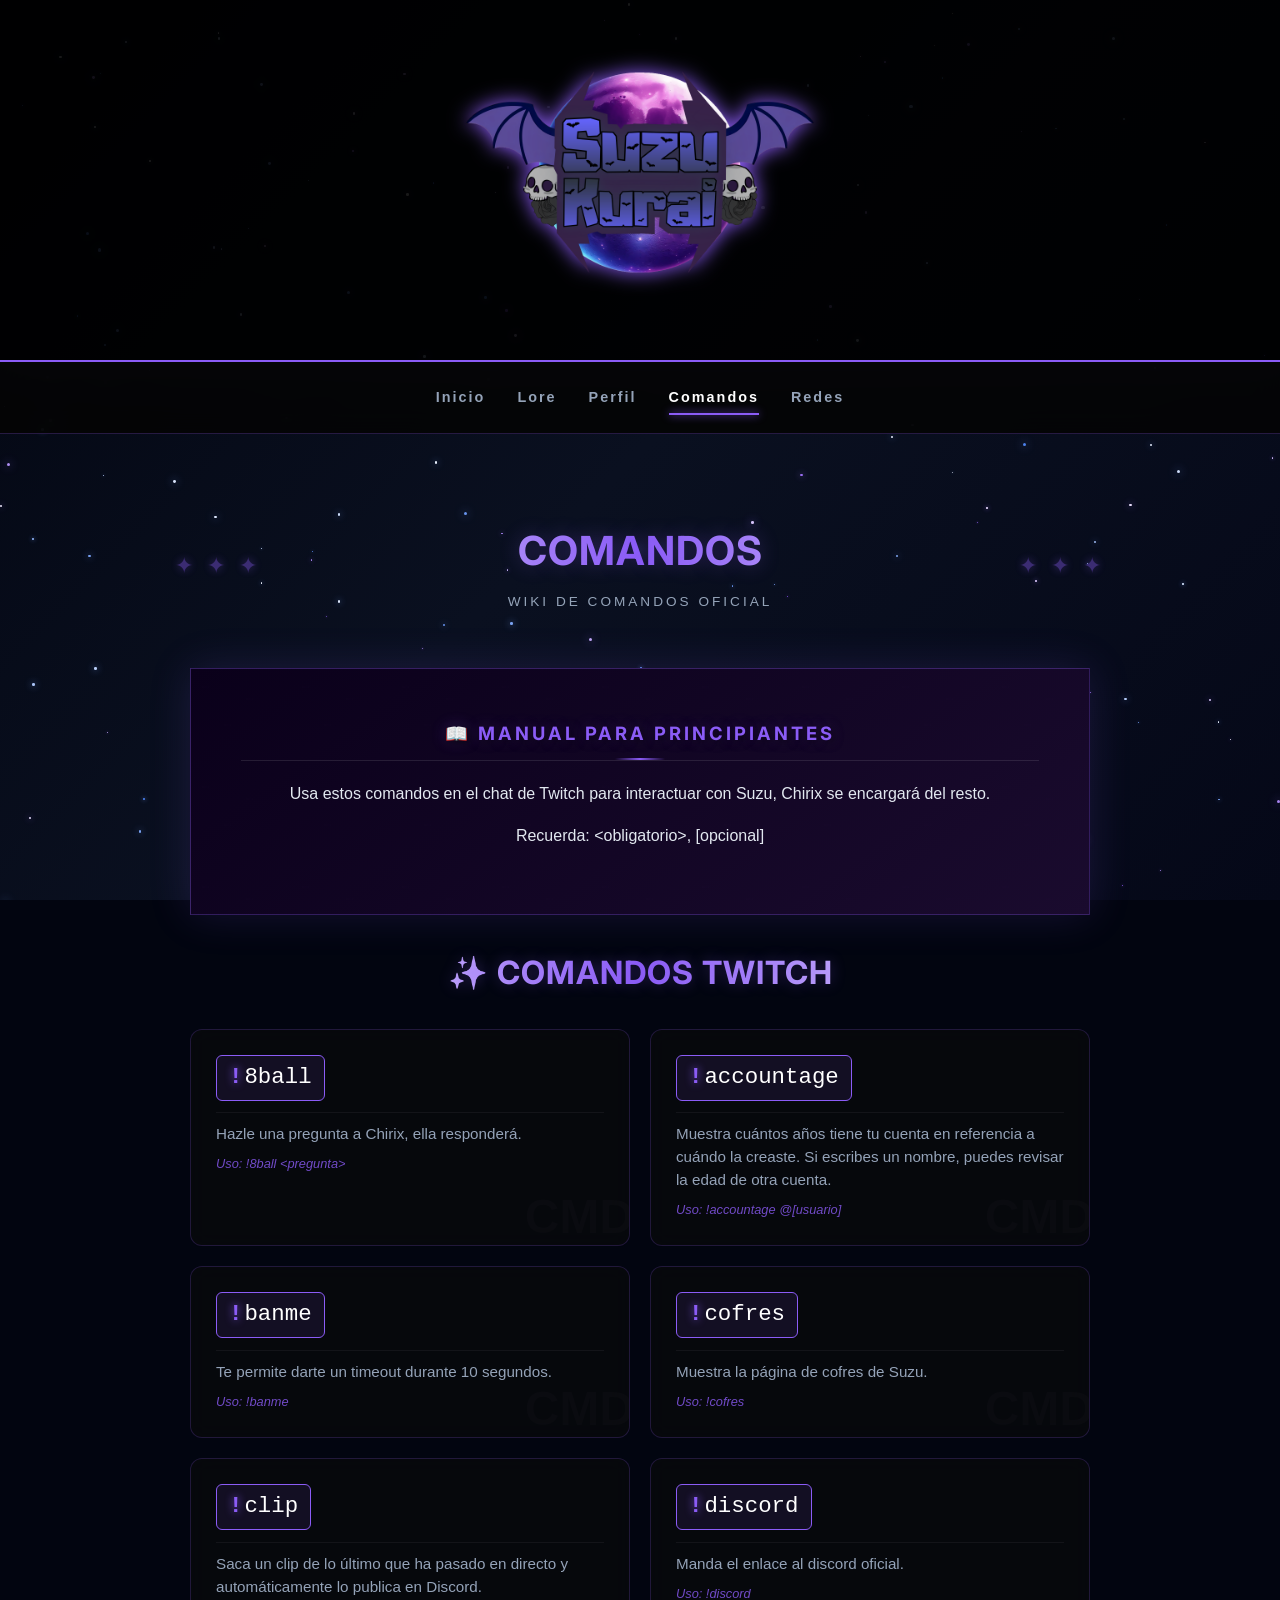
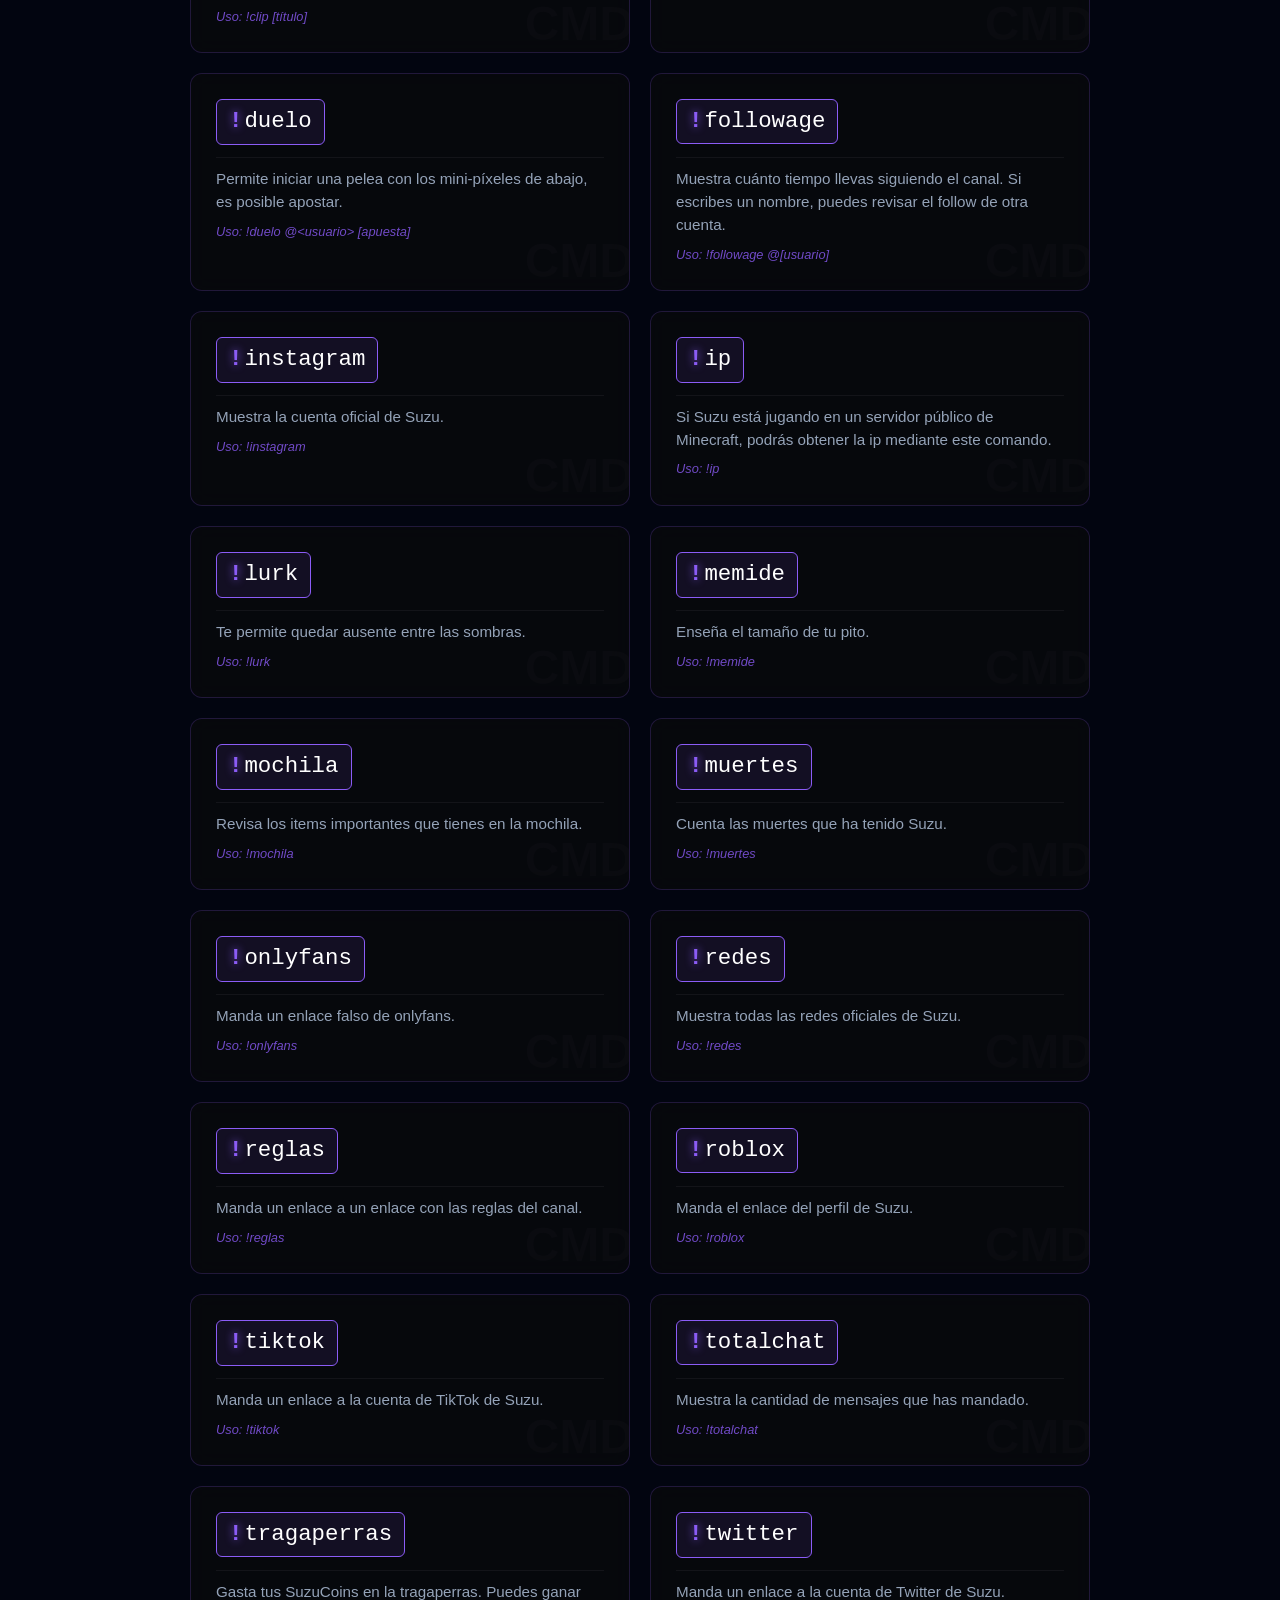
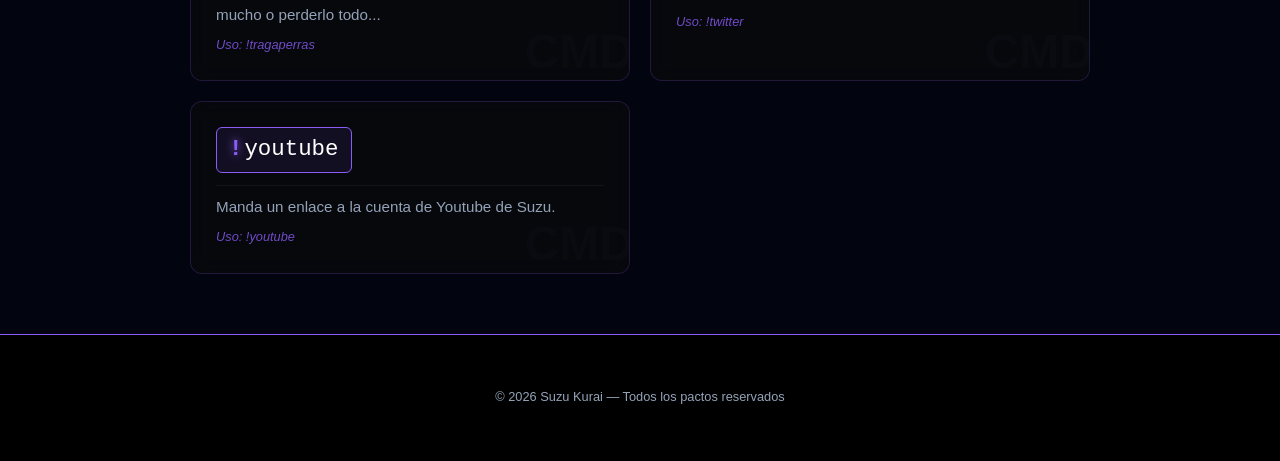
==== commit 9f6b499e: "chore(content): actualizar textos, enlaces de contacto y metadatos Se han realizado ajustes menores " ====
--- a/comandos/index.html
+++ b/comandos/index.html
@@ -201,7 +201,7 @@
     </script>
 
 <footer>
-  <p>© 2026 Suzu_VT — Todos los pactos reservados</p>
+  <p>© 2026 Suzu Kurai — Todos los pactos reservados</p>
 </footer>
 
 <button id="btn-back-to-top" title="Volver al inicio">
--- a/style.css
+++ b/style.css
@@ -809,6 +809,10 @@
 
 .email:hover .social-icon {
     filter: drop-shadow(0 0 8px #EA4335);
+}
+
+.email:hover .link-icon {
+    filter: drop-shadow(0 0 8px #EA4335);
 }
 
 /* --- MODO LINKTREE / CARRD --- */
@@ -894,10 +898,11 @@
     position: relative;
 }
 
-.link-item .link-icon {
-    width: 24px;
-    position: absolute;
-    left: 25px;
+.link-item .link-icon {
+    width: 24px;
+    position: absolute;
+    left: 25px;
+    filter: drop-shadow(0 0 5px rgba(139, 92, 246, 0.5));
 }
 
 .link-item:hover {
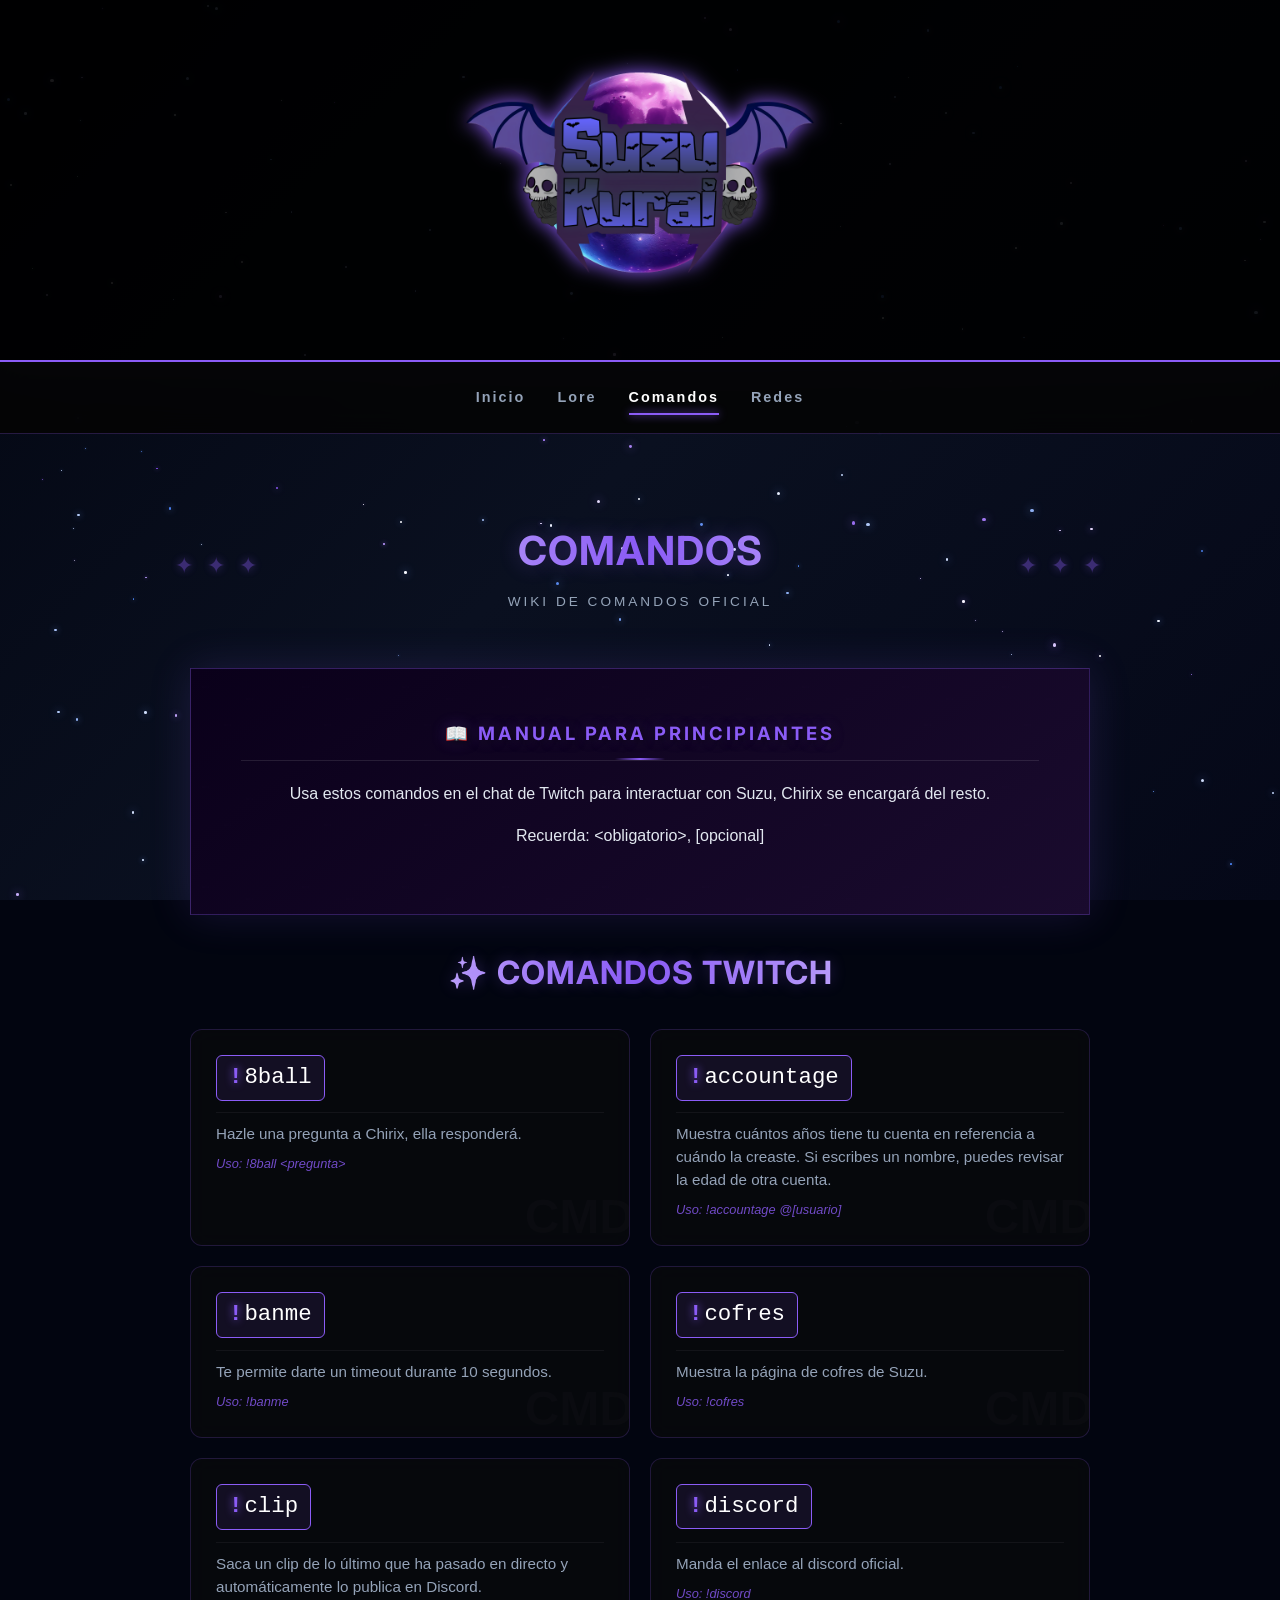
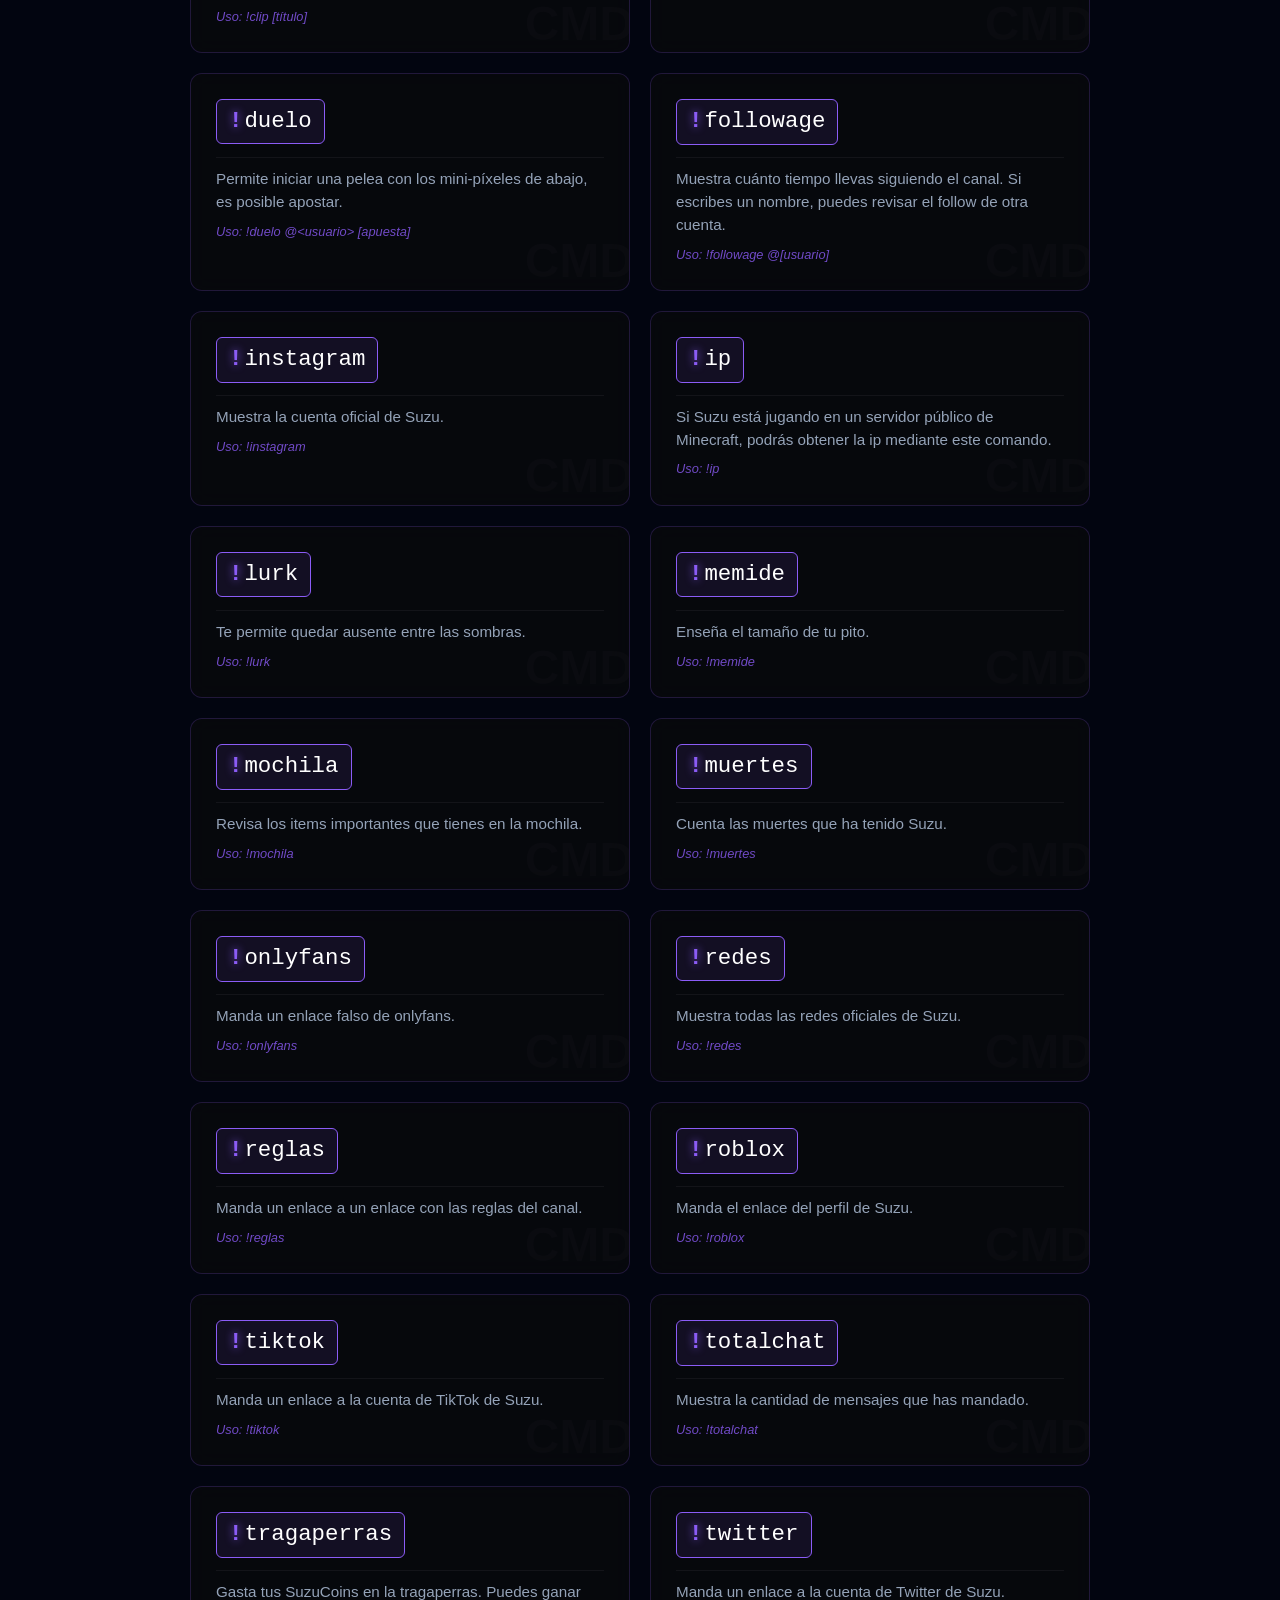
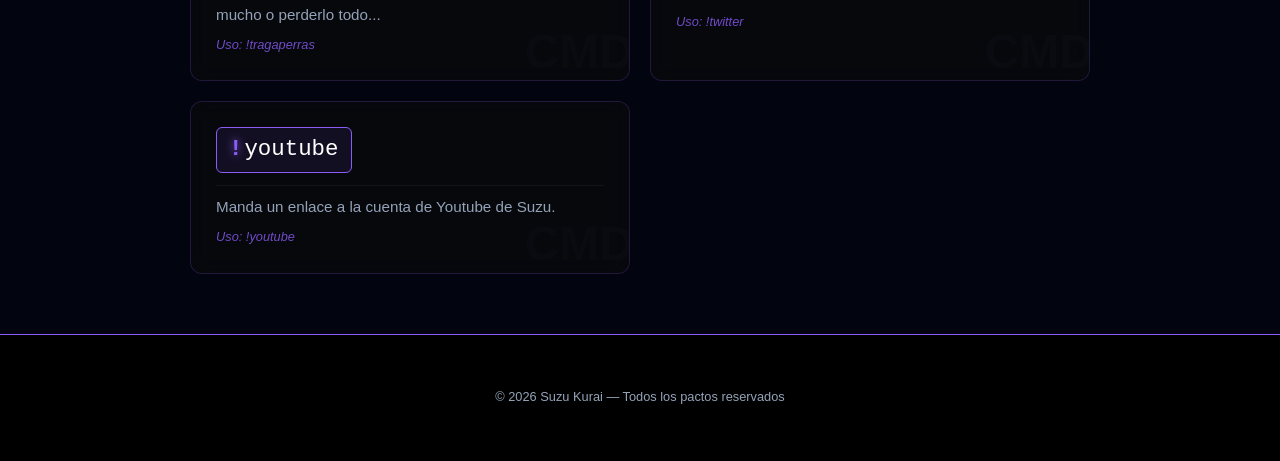
==== commit 80705a26: "refactor(ui): eliminar enlace de perfil de la navegación global Se ha procedido a limpiar la barra d" ====
--- a/comandos/index.html
+++ b/comandos/index.html
@@ -17,13 +17,12 @@
   </div>
 </header>
 
-    <nav class="topnav">
-        <a href="/" class="topnav-link">Inicio</a>
-        <a href="/lore" class="topnav-link">Lore</a>
-        <a href="/perfil" class="topnav-link">Perfil</a>
-        <a href="/comandos" class="topnav-link active">Comandos</a>
-        <a href="/redes" class="topnav-link">Redes</a>
-    </nav>
+  <nav class="topnav">
+    <a href="/" class="topnav-link">Inicio</a>
+    <a href="/lore" class="topnav-link">Lore</a>
+    <a href="/comandos" class="topnav-link active">Comandos</a>
+    <a href="/redes" class="topnav-link">Redes</a>
+  </nav>
 
     <main class="section">
         <!-- Decorative Page Hero -->
